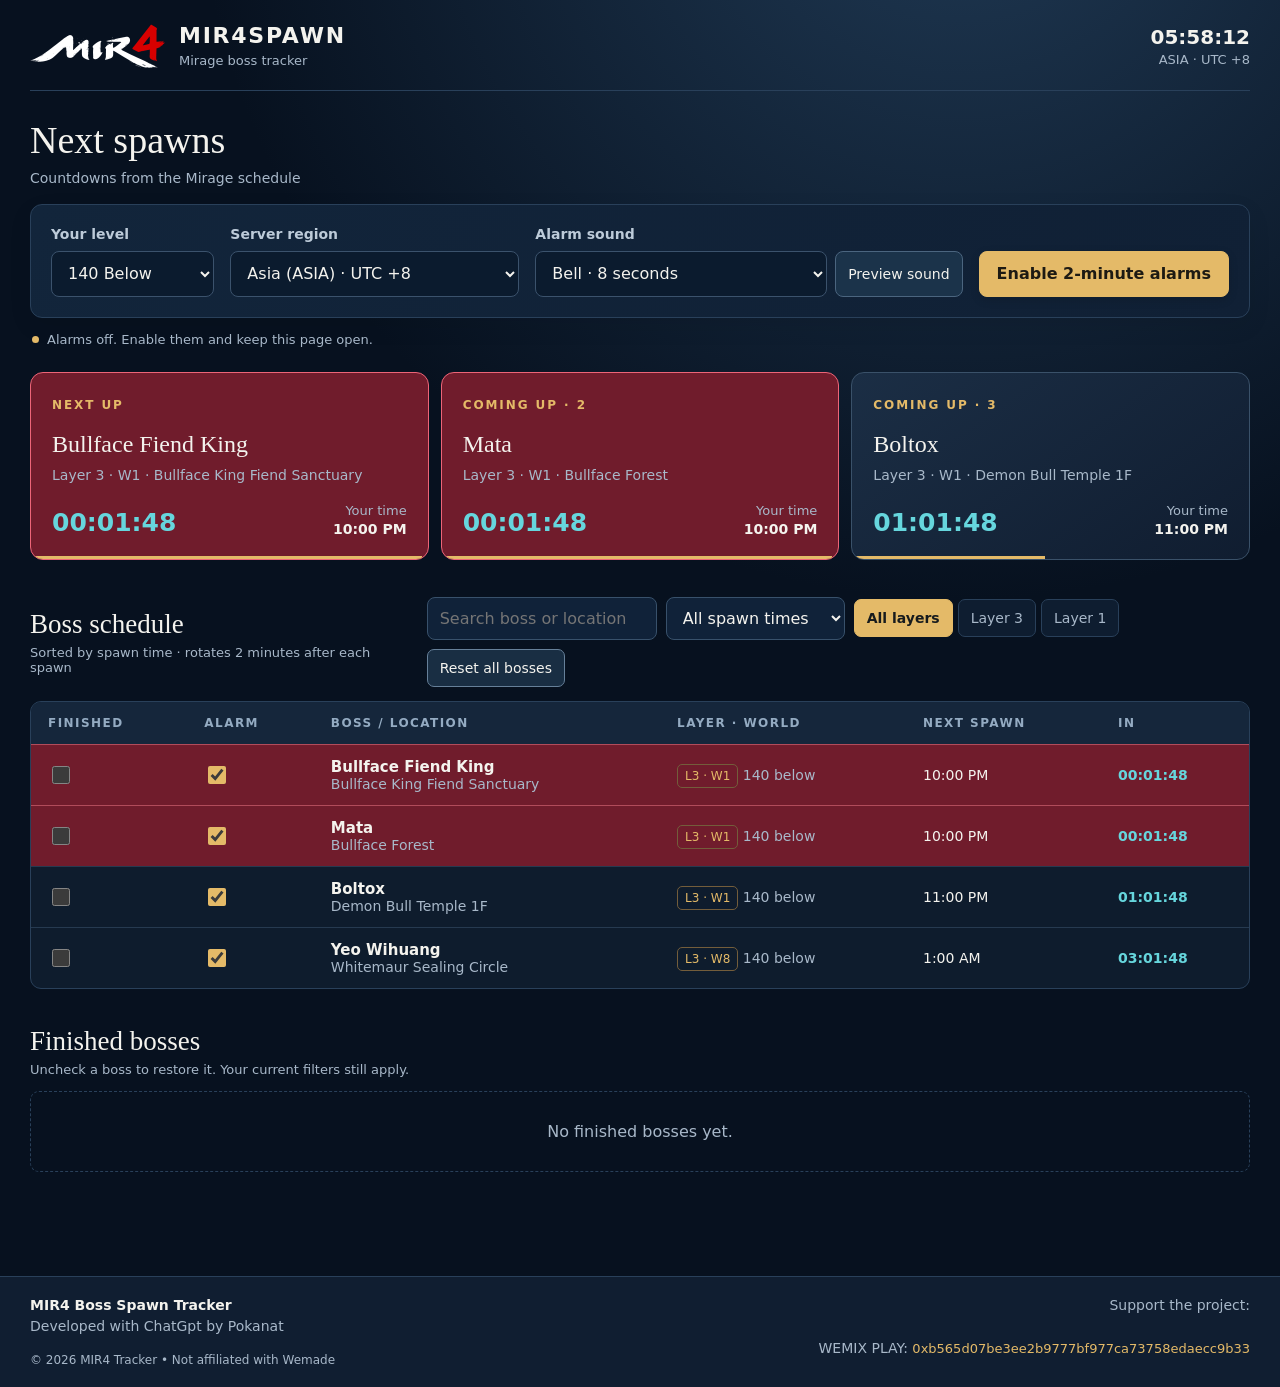
==== docs/index.html @ 88e9f6dc "Organize spawn settings into a responsive aligned control panel" ====
<!doctype html>
<html lang="en">
<head>
  <meta charset="utf-8">
  <meta name="viewport" content="width=device-width, initial-scale=1">
  <meta name="theme-color" content="#0a1424">
  <meta name="description" content="MIR4 Mirage boss spawn countdowns and two-minute browser alarms.">
  <title>Mir4Spawn — Mirage boss timers</title>
  <link rel="icon" type="image/png" href="[data-uri]">
  <style>
    :root{color-scheme:dark;--bg:#07111f;--panel:#101e31;--panel2:#172940;--line:#29405a;--text:#f4f3ee;--muted:#a8b8c9;--gold:#e4ba68;--cyan:#66d6dd;--green:#75d7ad;--red:#ff9b82;font-family:Inter,ui-sans-serif,system-ui,-apple-system,BlinkMacSystemFont,"Segoe UI",sans-serif}
    *{box-sizing:border-box}body{margin:0;background:radial-gradient(circle at 75% -12%,#203a55 0,transparent 42%),var(--bg);color:var(--text);font-size:16px}button,input,select{font:inherit}button,select,input{color:inherit}button{cursor:pointer}button:focus-visible,input:focus-visible,select:focus-visible{outline:2px solid var(--cyan);outline-offset:3px}.shell{max-width:1400px;margin:auto;padding:24px 30px 72px}.top{display:flex;align-items:center;justify-content:space-between;gap:20px;border-bottom:1px solid var(--line);padding-bottom:22px}.brand{display:flex;align-items:center;gap:14px}.mark{width:45px;height:45px;border:1px solid #90713e;border-radius:10px;display:grid;place-items:center;color:var(--gold);font-family:Georgia,serif;font-weight:900;font-size:28px;background:#172332}.brand h1{font-size:22px;line-height:1.1;margin:0;letter-spacing:.08em;text-transform:uppercase}.brand small{display:block;color:var(--muted);font-size:13px;margin-top:4px}.clock{text-align:right;font-variant-numeric:tabular-nums}.clock strong{display:block;font-size:20px}.clock span{color:var(--muted);font-size:13px}.heading{display:flex;align-items:end;justify-content:space-between;gap:18px;margin:29px 0 18px}.heading h2{font:400 clamp(27px,3vw,42px)/1.1 Georgia,serif;margin:0}.heading p{margin:7px 0 0;color:var(--muted);font-size:14px}.settings{display:flex;align-items:center;gap:10px;flex-wrap:wrap}.settings label{color:var(--muted);font-size:14px}.settings select,.search{background:#102239;border:1px solid #38516b;border-radius:8px;padding:10px 12px}.alarm{background:var(--gold);border:1px solid var(--gold);border-radius:8px;color:#1d1a13;font-weight:750;padding:11px 15px}.alarm.enabled{background:#14372f;color:var(--green);border-color:#346b58}.status{display:flex;align-items:center;gap:8px;color:var(--muted);font-size:13px;margin-bottom:20px;min-height:20px}.status .dot{width:7px;height:7px;border-radius:50%;background:var(--gold)}.status.active .dot{background:var(--green)}.upcoming{display:grid;grid-template-columns:repeat(3,minmax(0,1fr));gap:12px}.card{background:linear-gradient(145deg,#1b2e45,#101d30);border:1px solid #3a5169;border-radius:13px;padding:21px;min-height:188px;position:relative;overflow:hidden}.card:first-child{border-color:#977642;background:linear-gradient(145deg,#3a3028,#142438)}.card .rank{color:var(--gold);letter-spacing:.16em;font-size:12px;font-weight:800;text-transform:uppercase}.card h3{font:400 24px/1.12 Georgia,serif;margin:18px 0 8px}.card .place{color:var(--muted);font-size:14px;line-height:1.4}.card .bottom{display:flex;justify-content:space-between;align-items:end;gap:10px;margin-top:18px}.card .count{font-size:25px;font-weight:700;font-variant-numeric:tabular-nums;color:var(--cyan)}.card .at{text-align:right;color:var(--muted);font-size:13px}.card .at b{display:block;color:var(--text);font-size:14px;margin-top:3px}.bar{height:3px;position:absolute;left:0;bottom:0;background:var(--gold);width:0;transition:width 1s linear}.section-head{display:flex;justify-content:space-between;align-items:center;gap:18px;margin:37px 0 14px}.section-head h2{font:400 27px Georgia,serif;margin:0}.tools{display:flex;gap:9px;flex-wrap:wrap}.search{min-width:230px}.filters{display:flex;gap:5px;align-items:center}.filter{border:1px solid var(--line);background:#0e1d30;border-radius:7px;padding:10px 12px;color:var(--muted);font-size:14px}.filter[aria-pressed=true]{color:#171b1d;background:var(--gold);border-color:var(--gold);font-weight:700}.reset{border:1px solid #668099;background:#192e43;border-radius:7px;padding:10px 12px;color:var(--text);font-size:14px;white-space:nowrap}.reset:hover{background:#25425f}.table-wrap{overflow-x:auto;border:1px solid var(--line);border-radius:11px;background:#0e1c2d}table{width:100%;border-collapse:collapse;text-align:left;min-width:820px}th{color:#94abc2;font-size:12px;letter-spacing:.12em;text-transform:uppercase;font-weight:700;background:#15263b;padding:14px 17px}td{border-top:1px solid #263a50;padding:13px 17px;font-size:14px}tr:hover td{background:#182b42}.boss{font-weight:700;font-size:15px}.loc{color:var(--muted)}.tag{font-size:12px;white-space:nowrap;color:var(--gold);border:1px solid #735d3b;border-radius:5px;padding:4px 7px}.next{font-variant-numeric:tabular-nums;white-space:nowrap;color:var(--cyan);font-weight:700}.spawn{white-space:nowrap}.on{accent-color:var(--gold);width:18px;height:18px;cursor:pointer}.note{color:var(--muted);font-size:14px;line-height:1.5;margin:17px 0 0}.empty{padding:30px;color:var(--muted);text-align:center}.toast{position:fixed;bottom:20px;right:20px;max-width:390px;padding:15px 19px;border:1px solid var(--gold);background:#332c24;border-radius:10px;box-shadow:0 15px 40px #0008;z-index:5;display:none}.toast.show{display:block}.toast b{display:block;color:var(--gold);margin-bottom:4px}@media(max-width:780px){.shell{padding:17px 15px 50px}.top{align-items:flex-start}.clock strong{font-size:15px}.heading{display:block}.settings{margin-top:19px}.upcoming{grid-template-columns:1fr}.card{min-height:150px}.card h3{margin-top:12px}.section-head{display:block}.tools{margin-top:15px}.search{width:100%}.filters{width:100%;overflow-x:auto}.filter{flex:1}.top .brand h1{font-size:18px}}
    .sound-preview{border:1px solid #668099;background:#192e43;border-radius:8px;padding:10px 12px;color:var(--text);font-size:14px;white-space:nowrap}.sound-preview:hover{background:#25425f}
    .section-head p{margin:5px 0 0;color:var(--muted);font-size:13px}.spawn-window{background:#102239;border:1px solid #38516b;border-radius:8px;padding:10px 12px}.toast-stop{display:block;margin-top:12px;border:1px solid var(--gold);background:var(--gold);color:#1d1a13;border-radius:7px;padding:9px 14px;font-weight:750}

    .spawn-soon td{border-top-color:#b14c5b}
    .flash-red td{background:#701c2c!important}
    .card.spawn-soon{border-color:#ed6578}
    .card.flash-red{background:#701c2c}
    @media(prefers-reduced-motion:reduce){.spawn-soon td{background:#541e2b!important}.card.spawn-soon{background:#541e2b}}
    .finished-list{display:grid;grid-template-columns:repeat(auto-fit,minmax(min(100%,280px),1fr));gap:10px}.finished-boss{display:flex;gap:12px;padding:15px;background:var(--panel);border:1px solid var(--line);border-radius:9px;align-items:flex-start;cursor:pointer}.finished-boss:hover{background:var(--panel2)}.finished-boss input{flex-shrink:0;margin-top:3px}.finished-boss strong{display:block;font-size:15px}.finished-boss .loc{display:block;font-size:14px;margin-top:4px}.finished-list .empty{grid-column:1/-1;border:1px dashed var(--line);border-radius:9px}
    .site-footer{background:var(--panel);color:var(--muted);border-top:1px solid var(--line);margin-top:32px;padding:18px 30px;font-size:14px;line-height:1.5}.footer-inner{max-width:1340px;margin:0 auto;display:flex;justify-content:space-between;gap:24px}.footer-title{font-weight:750;color:var(--text)}.footer-credit p,.footer-support p{margin:0}.footer-credit .copyright{margin-top:14px;font-size:12px}.footer-support{text-align:right;max-width:100%}.footer-support .wallet{margin-top:22px;overflow-wrap:anywhere}.wallet-address{color:var(--gold);font-size:13px}@media(max-width:700px){.site-footer{padding:18px 15px}.footer-inner{flex-direction:column;gap:18px}.footer-support{text-align:left}.footer-support .wallet{margin-top:5px}}
    .mir4-logo{width:135px;height:44px;object-fit:contain;flex-shrink:0}@media(max-width:780px){.mir4-logo{width:100px;height:auto}}@media(max-width:480px){.top{flex-wrap:wrap}.clock{margin-left:auto}}

    .heading{display:block;margin:28px 0 0}.heading-copy{margin-bottom:18px}.heading h2{font-size:clamp(28px,3vw,38px);line-height:1.15}.heading p{margin-top:7px;font-size:14px}
    .settings{display:grid;grid-template-columns:minmax(120px,.65fr) minmax(210px,1.15fr) minmax(300px,1.7fr) auto;gap:16px;align-items:end;padding:20px;background:linear-gradient(120deg,#12253b,#102035);border:1px solid var(--line);border-radius:12px;box-shadow:0 8px 25px #00000012}
    .setting-field{display:flex;flex-direction:column;gap:8px;min-width:0}.settings label{font-size:14px;font-weight:600;color:#bdcbd9;line-height:1.3}.settings select{height:46px;width:100%;min-width:0;background:#0b1b2e;border-color:#3b526c;padding:10px 12px}.settings select:hover{border-color:#7992ac}
    .sound-choice{display:flex;gap:8px;min-width:0}.sound-choice select{flex:1}.sound-preview{min-height:46px;padding:10px 12px;flex-shrink:0;border-color:#4b657f;background:#1b334a}.alarm{min-height:46px;white-space:nowrap;padding:11px 17px;box-shadow:0 3px 10px #0002}.alarm:hover{filter:brightness(1.07)}.status{margin-top:12px;margin-bottom:22px;padding-left:2px;font-size:13px}
    @media(max-width:1100px){.settings{grid-template-columns:minmax(0,1fr) minmax(0,1fr)}.alarm{width:100%}}
    @media(max-width:600px){.heading{margin-top:22px}.heading-copy{margin-bottom:14px}.settings{grid-template-columns:minmax(0,1fr);gap:17px;padding:16px}.sound-choice{gap:8px}.sound-preview{padding:10px;font-size:13px}.status{line-height:1.5;align-items:flex-start}.status .dot{flex-shrink:0;margin-top:6px}}
  </style>
</head>
<body>
<main class="shell">
  <header class="top"><div class="brand"><img class="mir4-logo" src="[data-uri]" alt="MIR4" width="135" height="44"><div><h1>Mir4Spawn</h1><small>Mirage boss tracker</small></div></div><div class="clock"><strong id="server-clock">--:--:--</strong><span id="clock-label">Server time</span></div></header>
  <div class="heading">
    <div class="heading-copy"><h2>Next spawns</h2><p>Countdowns from the Mirage schedule</p></div>
    <div class="settings" role="group" aria-label="Spawn and alarm settings">
      <div class="setting-field"><label for="level">Your level</label><select id="level" aria-label="Your level"><option value="140">140 Below</option></select></div>
      <div class="setting-field"><label for="timezone">Server region</label><select id="timezone" aria-label="Server region and timezone"></select></div>
      <div class="setting-field"><label for="sound">Alarm sound</label><div class="sound-choice"><select id="sound" aria-label="Alarm sound"><option value="bell">Bell · 8 seconds</option><option value="chime">Chime · 12 seconds</option><option value="siren">Siren · 15 seconds</option><option value="pulse">Urgent pulse · 18 seconds</option><option value="arcade">Arcade alert · 20 seconds</option><option value="horn">War horn · 18 seconds</option><option value="gong">Temple gong · 16 seconds</option><option value="radar">Radar alarm · 20 seconds</option><option value="fanfare">Fanfare · 14 seconds</option><option value="rapid">Rapid alert · 24 seconds</option></select><button class="sound-preview" id="preview-sound" type="button">Preview sound</button></div></div>
      <button class="alarm" id="alarm-button" type="button">Enable 2-minute alarms</button>
    </div>
  </div>
  <div class="status" id="alarm-status" role="status"><span class="dot"></span><span>Alarms off. Enable them and keep this page open.</span></div>
  <section class="upcoming" id="upcoming" aria-label="Upcoming bosses"></section>
  <div class="section-head"><div><h2>Boss schedule <span class="loc" id="finished-count"></span></h2><p>Sorted by spawn time · rotates 2 minutes after each spawn</p></div><div class="tools"><input class="search" id="search" type="search" placeholder="Search boss or location" aria-label="Search boss or location"><select class="spawn-window" id="spawn-window" aria-label="Filter by spawn time"><option value="all">All spawn times</option><option value="2">Next 2 minutes</option><option value="10">Next 10 minutes</option><option value="30">Next 30 minutes</option><option value="60">Next hour</option></select><div class="filters" id="filters" aria-label="Filter by layer"><button class="filter" data-layer="all" aria-pressed="true">All layers</button><button class="filter" data-layer="3" aria-pressed="false">Layer 3</button><button class="filter" data-layer="1" aria-pressed="false">Layer 1</button></div><button class="reset" id="reset" type="button">Reset all bosses</button></div></div>
  <div class="table-wrap"><table><thead><tr><th scope="col">Finished</th><th scope="col">Alarm</th><th scope="col">Boss / location</th><th scope="col">Layer · world</th><th scope="col">Next spawn</th><th scope="col">In</th></tr></thead><tbody id="rows"></tbody></table><div class="empty" id="empty" hidden>No bosses to show. Reset all bosses to bring them back.</div></div>
  <section aria-labelledby="finished-title">
    <div class="section-head"><div><h2 id="finished-title">Finished bosses</h2><p>Uncheck a boss to restore it. Your current filters still apply.</p></div></div>
    <div class="finished-list" id="finished-list"></div>
  </section>
</main>
<footer class="site-footer">
  <div class="footer-inner">
    <div class="footer-credit">
      <p class="footer-title">MIR4 Boss Spawn Tracker</p>
      <p>Developed with ChatGpt by Pokanat</p>
      <p class="copyright">© <span id="copyright-year"></span> MIR4 Tracker • Not affiliated with Wemade</p>
    </div>
    <div class="footer-support">
      <p>Support the project:</p>
      <p class="wallet">WEMIX PLAY: <span class="wallet-address">0xb565d07be3ee2b9777bf977ca73758edaecc9b33</span></p>
    </div>
  </div>
</footer>
<div class="toast" id="toast" role="alert"></div>
<script>
  // Times transcribed from the supplied Mirage Weekly Spawns image. 12 means 00/12.
  const bosses = [
    [3,'W1','140 below','Bullface Forest','Mata','2:00 / 4:00 / 6:00 / 8:00 / 10:00 / 12:00'],
    [3,'W1','140 below','Demon Bull Temple 1F','Boltox','1:00 / 3:00 / 5:00 / 7:00 / 9:00 / 11:00'],
    [3,'W1','140 below','Bullface King Fiend Sanctuary','Bullface Fiend King','3:00 / 6:00 / 9:00 / 12:00'],
    [3,'W8','140 below','Whitemaur Sealing Circle','Yeo Wihuang','1:00 / 5:00 / 9:00'],
    [3,'W7','141+','Taehyuls Garden','Taehyul','1:00 / 3:00 / 5:00 / 7:00 / 9:00 / 11:00'],
    [3,'W7','141+','Demon Cult Hall','Yiun','2:00 / 5:00 / 8:00 / 11:00'],
    [3,'W4','141+','Phantasia Desert','Nefariox Obdurate Zenith','2:00 / 4:00 / 6:00 / 8:00 / 10:00 / 12:00'],
    [3,'W4','141+','Overlord Sealing Circle','Kurilaica','3:00 / 6:00 / 9:00 / 12:00'],
    [3,'W2','143+','Redmoon Mountain','Juhui','2:30 / 5:30 / 8:30 / 11:30'],
    [3,'W5','143+','Great Sabuk Wall','Faluk','3:30 / 6:30 / 9:30 / 12:30'],
    [3,'W5','143+','Illusion Temple','Tale Warper Fiend','1:30 / 4:30 / 7:30 / 10:30'],
    [3,'W3','150+','Nefariox Necropolis','Tombeast Gyo','2:30 / 8:30'],
    [3,'W3','150+','Viperbeast Plain','Dusk Armado Emperor','1:30 / 3:30 / 5:30 / 7:30 / 9:30 / 11:30'],
    [3,'W3','150+','Rockcut Tomb','Boodo','3:30 / 9:30'],
    [3,'W3','150+','Rockcut Tomb','Mara','2:30 / 5:30 / 8:30 / 11:30'],
    [3,'W6','150+','Bincheon Town','Sura','4:30 / 10:30'],
    [3,'W6','150+','Bincheon Town','Mokgang','2:30 / 4:30 / 6:30 / 8:30 / 10:30 / 12:30'],
    [3,'W6','150+','Phantom Woods','Wuihan','5:30 / 11:30'],
    [3,'W6','150+','Bincheon Labyrinth','Obscene Yeticlops','6:30 / 12:30'],
    [3,'W6','150+','Demoniac Mine Deep Area','Transformed Hong Yeom','1:30 / 3:30 / 5:30 / 7:30 / 9:30 / 11:30'],
    [1,'W1','155+','Unseo Town','Jihwa','2:30 / 5:30 / 8:30 / 11:30'],
    [1,'W1','155+','Seven Valleys Mountain','Nighteyes Yaksha','3:30 / 9:30'],
    [1,'W1','155+','Seven Valleys Mountain','Black Carapace Dusk Armado','3:30 / 6:30 / 9:30 / 12:30'],
    [1,'W1','155+','Roaring Flame Island','Bulhu','4:30 / 10:30'],
    [1,'W2','155+','Nine Dragon Ice Field','Guemugwang','5:30 / 11:30'],
    [1,'W2','155+','Underground Jail','Do Maeongryong','6:30 / 12:30'],
    [1,'W2','155+','Underground Jail','Molgrash','1:30 / 4:30 / 7:30 / 10:30'],
    [1,'W2','155+','Nine Dragon Palace','Wi Gwangryeong','2:30 / 5:30 / 8:30 / 11:30'],
    [1,'W3','158+','Primal Nefariox Ruins','Krog','1:30 / 7:30'],
    [1,'W3','158+','Frozen Gorage','Kelis','2:30 / 8:30'],
    [1,'W3','158+','Frozen Gorage','Talasa','2:30 / 5:30 / 8:30 / 11:30'],
    [1,'W3','158+',"Ancient One's Old Castle",'Barkas','3:30 / 9:30'],
    [1,'W3','158+',"Hydra's Temple",'Morg','4:30 / 10:30'],
    [1,'W3','158+',"Hydra's Temple",'Bargan','3:30 / 6:30 / 9:30 / 12:30'],
    [1,'W3','158+',"Hydra's Depths",'Bordo','5:30 / 11:30']
  ].map(([layer,world,level,location,name,times],id)=>({id,layer,world,level,location,name,times:times.split(' / ').map(t=>{const [h,m]=t.split(':').map(Number);return (h%12)*60+m})}));
  const $=id=>document.getElementById(id), tz=$('timezone'), levelSelect=$('level'), soundSelect=$('sound'), windowSelect=$('spawn-window'), pref='mir4spawn-v1';
  let saved={};try{saved=JSON.parse(localStorage.getItem(pref)||'{}')}catch{}
  let offset=Number.isFinite(+saved.offset)?+saved.offset:8, muted=new Set(Array.isArray(saved.muted)?saved.muted:[]), finished=new Set(Array.isArray(saved.finished)?saved.finished.filter(id=>Number.isInteger(id)&&id>=0&&id<bosses.length):[]), enabled=false, layer='all', audio, lastTick=Date.now(), fired=new Set(), activeSound=new Set(), previewTimer, toastTimer, notificationWorker;
  const levelRequirements=[...new Set(bosses.map(b=>parseInt(b.level,10)).filter(n=>Number.isFinite(n)&&n>140))].sort((a,b)=>a-b);
  for(const level of levelRequirements){const opt=document.createElement('option');opt.value=level;opt.textContent=`${level}+`;levelSelect.append(opt)}
  const savedLevel=saved.level==='all'?Infinity:Number(saved.level);
  levelSelect.value=String([140,...levelRequirements].filter(n=>n<=savedLevel).pop()||140);
  soundSelect.value=['bell','chime','siren','pulse','arcade','horn','gong','radar','fanfare','rapid'].includes(saved.sound)?saved.sound:'bell';
  windowSelect.value=['all','2','10','30','60'].includes(saved.spawnWindow)?saved.spawnWindow:'all';
  const serverRegions=[['Asia','ASIA',8],['India Mena','IM',6],['Europe','EU',2],['South America','SA',-3],['North America','NA',-4]];
  if(!serverRegions.some(r=>r[2]===offset))offset=8;
  for(const [region,code,utc] of serverRegions){const opt=document.createElement('option');opt.value=utc;opt.textContent=`${region} (${code}) · UTC ${utc<0?'−':'+'}${Math.abs(utc)}`;tz.append(opt)}tz.value=String(offset);
  const esc=s=>String(s).replace(/[&<>"']/g,c=>({'&':'&amp;','<':'&lt;','>':'&gt;','"':'&quot;',"'":'&#39;'}[c]));
  const save=()=>{try{localStorage.setItem(pref,JSON.stringify({offset,level:levelSelect.value,sound:soundSelect.value,spawnWindow:windowSelect.value,muted:[...muted],finished:[...finished]}))}catch{}};
  const eligible=b=>b.level==='140 below'||parseInt(b.level,10)<=+levelSelect.value;
  const nextAt=(boss,now)=>{const shifted=now+offset*3600000, day=Math.floor(shifted/86400000)*86400000;let best=Infinity;for(const m of boss.times)for(const half of [0,720]){const at=day+(m+half)*60000-offset*3600000;if(at>now && at<best)best=at}if(best===Infinity){for(const m of boss.times){const at=day+86400000+m*60000-offset*3600000;if(at<best)best=at}}return best};
  const lastAt=(boss,now)=>{const shifted=now+offset*3600000, day=Math.floor(shifted/86400000)*86400000;let best=-Infinity;for(const m of boss.times)for(const half of [0,720])for(const d of [-1,0]){const at=day+d*86400000+(m+half)*60000-offset*3600000;if(at<=now&&at>best)best=at}return best};
  const countdown=ms=>{const s=Math.max(0,Math.ceil(ms/1000));return `${String(Math.floor(s/3600)).padStart(2,'0')}:${String(Math.floor(s%3600/60)).padStart(2,'0')}:${String(s%60).padStart(2,'0')}`};
  const isSpawnSoon=(at,now)=>at>now&&at-now<=600000;
  const spawnClass=(at,now)=>isSpawnSoon(at,now)?` spawn-soon${Math.floor(now/1000)%2===0?' flash-red':''}`:'';
  const atLocal=ts=>new Intl.DateTimeFormat(undefined,{hour:'numeric',minute:'2-digit',hour12:true}).format(ts);
  const sounds={
    bell:{seconds:8,step:.4,notes:[784,988,1175,988],type:'sine',volume:.34},
    chime:{seconds:12,step:.55,notes:[1047,784,659,523,659],type:'triangle',volume:.30},
    siren:{seconds:15,step:.8,notes:[620,980],type:'sawtooth',volume:.24},
    pulse:{seconds:18,step:.26,notes:[880,880,0,1100,1100,0],type:'square',volume:.32},
    arcade:{seconds:20,step:.24,notes:[440,660,880,660,990,1320,880,0],type:'triangle',volume:.30},
    horn:{seconds:18,step:.6,notes:[220,294,330,294],type:'sawtooth',volume:.27},
    gong:{seconds:16,step:.75,notes:[392,196,294,196],type:'sine',volume:.34},
    radar:{seconds:20,step:.45,notes:[660,880,1100,0],type:'square',volume:.28},
    fanfare:{seconds:14,step:.38,notes:[523,659,784,1047,784,0],type:'triangle',volume:.32},
    rapid:{seconds:24,step:.2,notes:[740,0,988,0,1175,0,988,0],type:'sawtooth',volume:.27}
  };
  function stopSound(){clearTimeout(previewTimer);for(const o of activeSound){try{o.stop()}catch{}}activeSound.clear();$('preview-sound').textContent='Preview sound'}
  async function ensureAudio(){try{const Context=window.AudioContext||window.webkitAudioContext;if(!Context)return false;audio=audio||new Context();await audio.resume();return true}catch{return false}}
  function playSound(){if(!audio||audio.state!=='running')return 0;stopSound();const s=sounds[soundSelect.value],start=audio.currentTime+.03,volume=Math.min(s.volume*1.5,.55);for(let n=0;n<s.seconds/s.step;n++){const at=start+n*s.step,f=s.notes[n%s.notes.length];if(!f)continue;const o=audio.createOscillator(),g=audio.createGain();o.type=s.type;o.frequency.setValueAtTime(f,at);if(soundSelect.value==='siren')o.frequency.linearRampToValueAtTime(f===620?980:620,at+s.step*.85);g.gain.setValueAtTime(.001,at);g.gain.linearRampToValueAtTime(volume,at+.035);g.gain.exponentialRampToValueAtTime(.001,at+s.step*.88);o.connect(g).connect(audio.destination);o.onended=()=>activeSound.delete(o);activeSound.add(o);o.start(at);o.stop(at+s.step*.9)}return s.seconds*1000}
  function dismissAlarm(){stopSound();clearTimeout(toastTimer);$('toast').classList.remove('show')}
  async function notifySystem(names,ids){if(!('Notification'in window)||Notification.permission!=='granted')return;const tag='mir4-'+ids.join('-');if(notificationWorker?.active){try{await notificationWorker.showNotification('MIR4 boss in 2 minutes',{body:names,tag,actions:[{action:'stop',title:'Stop alarm'}]});return}catch{}}try{const n=new Notification('MIR4 boss in 2 minutes',{body:names,tag});n.onclick=()=>{dismissAlarm();window.focus();n.close()}}catch{}}
  function showAlarm(items){const duration=playSound(),names=items.map(x=>x.name).join(', '),t=$('toast');clearTimeout(toastTimer);t.innerHTML=`<b>Spawning in 2 minutes</b>${esc(names)}<button class="toast-stop" type="button">Stop alarm</button>`;t.classList.add('show');toastTimer=setTimeout(()=>t.classList.remove('show'),Math.max(duration+4000,10000));notifySystem(names,items.map(x=>x.id))}
  function checkAlarms(now){if(!enabled)return;const hits=[];for(const b of bosses){if(muted.has(b.id)||finished.has(b.id)||!eligible(b)||!b.times.length)continue;const at=nextAt(b,lastTick+120000-1),trigger=at-120000,key=b.id+'-'+at;if(trigger>lastTick&&trigger<=now&&at>now&&!fired.has(key)){fired.add(key);hits.push(b)}}if(hits.length)showAlarm(hits);if(fired.size>300)fired.clear()}
  let finishedRenderKey;
  function renderFinished(){const done=bosses.filter(b=>finished.has(b.id)),key=done.map(b=>b.id).join(',');if(key===finishedRenderKey)return;finishedRenderKey=key;$('finished-list').innerHTML=done.length?done.map(b=>`<label class="finished-boss"><input class="on" type="checkbox" checked data-restore="${b.id}" aria-label="Uncheck to restore ${esc(b.name)}"><span><strong>${esc(b.name)}</strong><span class="loc">Layer ${b.layer} · ${esc(b.world)} · ${esc(b.location)}</span></span></label>`).join(''):'<div class="empty">No finished bosses yet.</div>'}
  function draw(){$('copyright-year').textContent=new Date().getFullYear();const now=Date.now(), upcoming=bosses.filter(b=>eligible(b)&&!finished.has(b.id)).map(b=>({...b,at:nextAt(b,now)})).sort((a,b)=>a.at-b.at||a.name.localeCompare(b.name));const shift=new Date(now+offset*3600000);$('server-clock').textContent=shift.toISOString().slice(11,19);$('clock-label').textContent=`${serverRegions.find(r=>r[2]===offset)[1]} · UTC ${offset<0?'−':'+'}${Math.abs(offset)}`;$('finished-count').textContent=finished.size?`· ${finished.size} finished`:'';
    $('upcoming').innerHTML=upcoming.length?upcoming.slice(0,3).map((b,i)=>`<article class="card${spawnClass(b.at,now)}"><span class="rank">${i===0?'Next up':`Coming up · ${i+1}`}</span><h3>${esc(b.name)}</h3><div class="place">Layer ${b.layer} · ${b.world} · ${esc(b.location)}</div><div class="bottom"><strong class="count">${countdown(b.at-now)}</strong><span class="at">Your time<b>${atLocal(b.at)}</b></span></div><div class="bar" style="width:${Math.max(0,100-(b.at-now)/7200000*100)}%"></div></article>`).join(''):'<div class="empty">No timed bosses to show. Reset all bosses to bring them back.</div>';
    const ordered=upcoming.map(b=>{const previous=lastAt(b,now),recent=now-previous<120000;return {...b,recent,rowAt:recent?previous:b.at,refreshAt:previous+120000}}).sort((a,b)=>a.rowAt-b.rowAt||a.name.localeCompare(b.name)),query=$('search').value.trim().toLowerCase(),windowMinutes=windowSelect.value==='all'?Infinity:Number(windowSelect.value),shown=ordered.filter(b=>(layer==='all'||String(b.layer)===layer)&&(b.recent||b.rowAt-now<=windowMinutes*60000)&&`${b.name} ${b.location} ${b.world}`.toLowerCase().includes(query));$('rows').innerHTML=shown.map(b=>`<tr class="${spawnClass(b.rowAt,now).trim()}"><td><input class="on" type="checkbox" data-finish="${b.id}" aria-label="Mark ${esc(b.name)} finished"></td><td><input class="on" type="checkbox" data-id="${b.id}" aria-label="Alarm for ${esc(b.name)}" ${muted.has(b.id)?'':'checked'}></td><td><div class="boss">${esc(b.name)}</div><div class="loc">${esc(b.location)}</div></td><td><span class="tag">L${b.layer} · ${b.world}</span> <span class="loc">${esc(b.level)}</span></td><td class="spawn">${b.recent?`Spawned · ${atLocal(b.rowAt)}`:atLocal(b.rowAt)}</td><td class="next">${b.recent?`Refresh ${countdown(b.refreshAt-now)}`:countdown(b.rowAt-now)}</td></tr>`).join('');$('empty').hidden=shown.length!==0;
    renderFinished();checkAlarms(now);lastTick=now}
  $('alarm-button').addEventListener('click',async()=>{if(enabled){enabled=false;stopSound();$('alarm-button').textContent='Enable 2-minute alarms';$('alarm-button').classList.remove('enabled');$('alarm-status').classList.remove('active');$('alarm-status').lastElementChild.textContent='Alarms off. Enable them and keep this page open.';return}const soundReady=await ensureAudio();if('Notification'in window&&Notification.permission==='default'){try{await Notification.requestPermission()}catch{}}enabled=true;lastTick=Date.now();$('alarm-button').textContent='Alarms on · turn off';$('alarm-button').classList.add('enabled');$('alarm-status').classList.add('active');$('alarm-status').lastElementChild.textContent=soundReady?(('Notification'in window&&Notification.permission==='granted')?'Sound and notifications on. Keep this page open.':'Sound on. Keep this page open for alerts.'):'Sound unavailable in this browser. Keep this page open for on-screen alerts.'});
  if('serviceWorker'in navigator){navigator.serviceWorker.register('./sw.js').then(r=>notificationWorker=r).catch(()=>{});navigator.serviceWorker.addEventListener('message',e=>{if(e.data?.type==='stop-mir4-alarm')dismissAlarm()})}
  $('toast').addEventListener('click',e=>{if(e.target.closest('.toast-stop'))dismissAlarm()});soundSelect.addEventListener('change',()=>{stopSound();save()});$('preview-sound').addEventListener('click',async()=>{if(activeSound.size){stopSound();return}if(!await ensureAudio()){$('alarm-status').lastElementChild.textContent='Sound preview is unavailable in this browser.';return}const duration=playSound();$('preview-sound').textContent='Stop preview';previewTimer=setTimeout(()=>{$('preview-sound').textContent='Preview sound'},duration+100)});
  $('finished-list').addEventListener('change',e=>{if(!e.target.matches('[data-restore]')||e.target.checked)return;finished.delete(Number(e.target.dataset.restore));save();draw()});
  levelSelect.addEventListener('change',()=>{save();fired.clear();draw()});tz.addEventListener('change',()=>{offset=Number(tz.value);save();fired.clear();draw()});windowSelect.addEventListener('change',()=>{save();draw()});$('search').addEventListener('input',draw);$('filters').addEventListener('click',e=>{const b=e.target.closest('[data-layer]');if(!b)return;layer=b.dataset.layer;document.querySelectorAll('.filter').forEach(x=>x.setAttribute('aria-pressed',String(x===b)));draw()});$('rows').addEventListener('change',e=>{if(e.target.matches('[data-finish]')){finished.add(Number(e.target.dataset.finish));save();draw();return}if(!e.target.matches('[data-id]'))return;const id=Number(e.target.dataset.id);if(e.target.checked)muted.delete(id);else muted.add(id);save()});$('reset').addEventListener('click',()=>{finished.clear();save();draw()});document.addEventListener('visibilitychange',()=>{if(!document.hidden){const now=Date.now();checkAlarms(now);lastTick=now;draw()}});draw();setInterval(draw,1000);
</script>
</body>
</html>
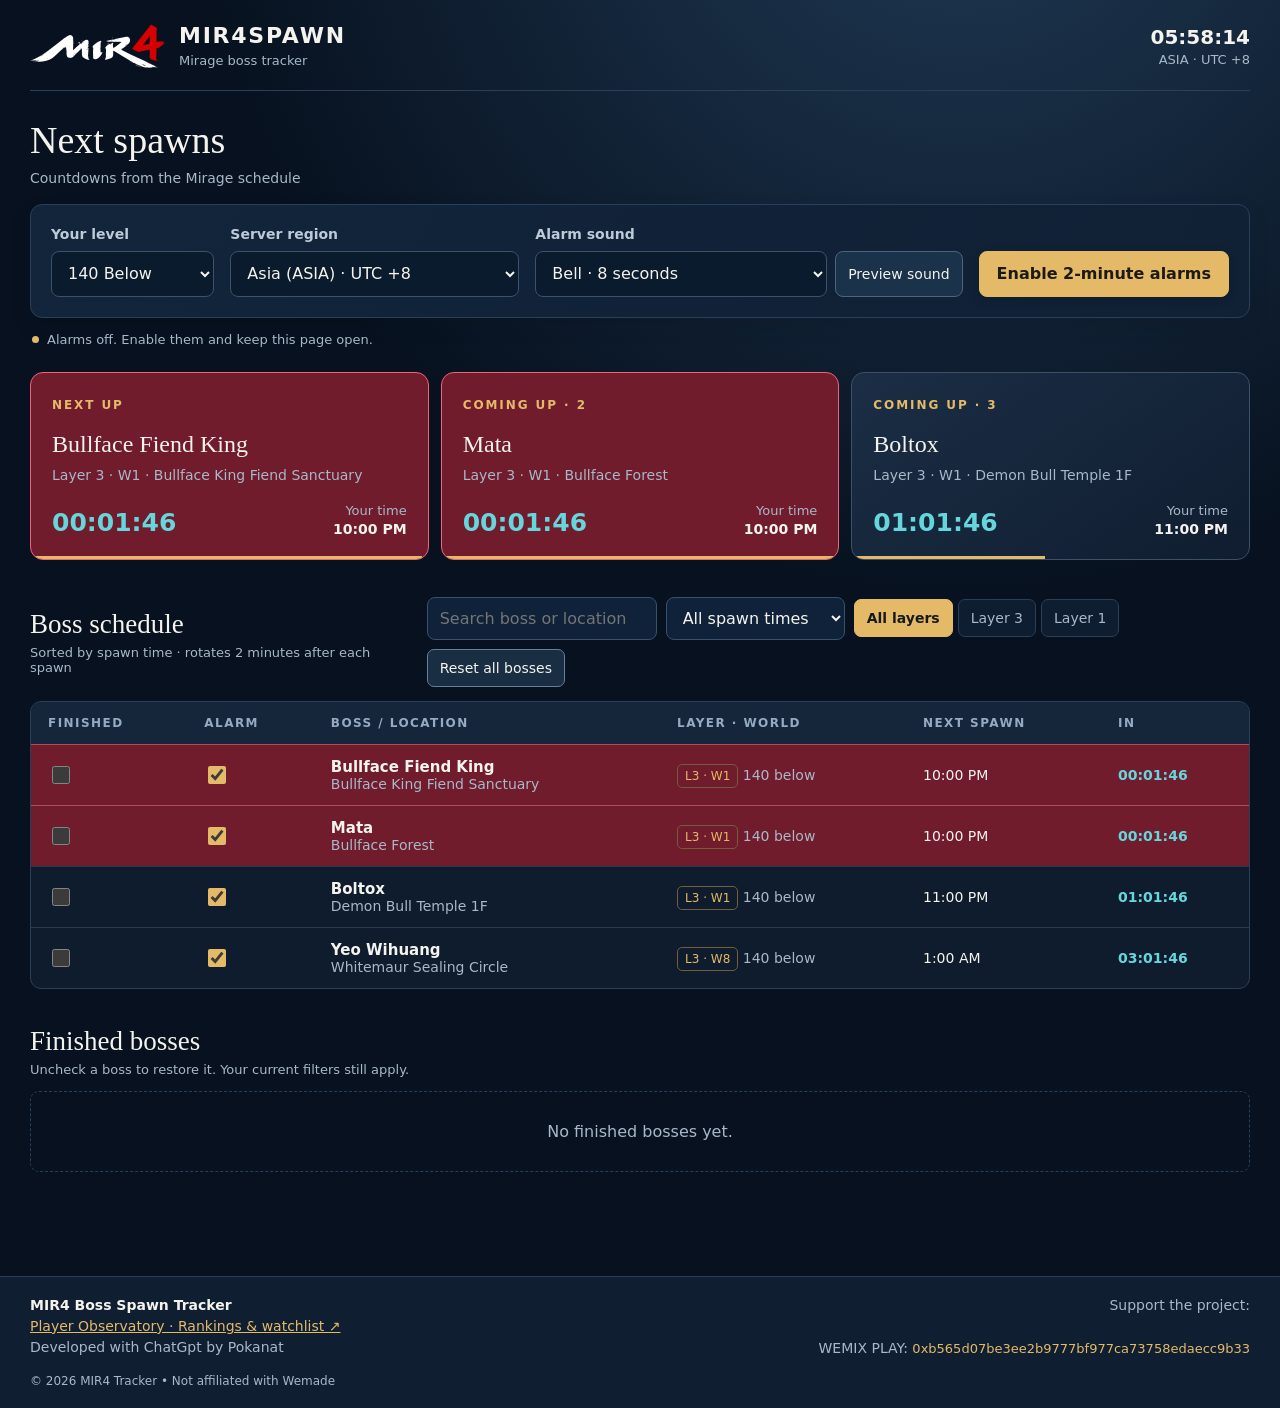
==== commit 0ab42c7a: "Add public player observatory with official rankings and scheduled history collection" ====
--- a/docs/index.html
+++ b/docs/index.html
@@ -55,6 +55,7 @@
   <div class="footer-inner">
     <div class="footer-credit">
       <p class="footer-title">MIR4 Boss Spawn Tracker</p>
+      <p><a href="./players/" style="color:var(--gold,#d9b877)">Player Observatory · Rankings &amp; watchlist ↗</a></p>
       <p>Developed with ChatGpt by Pokanat</p>
       <p class="copyright">© <span id="copyright-year"></span> MIR4 Tracker • Not affiliated with Wemade</p>
     </div>
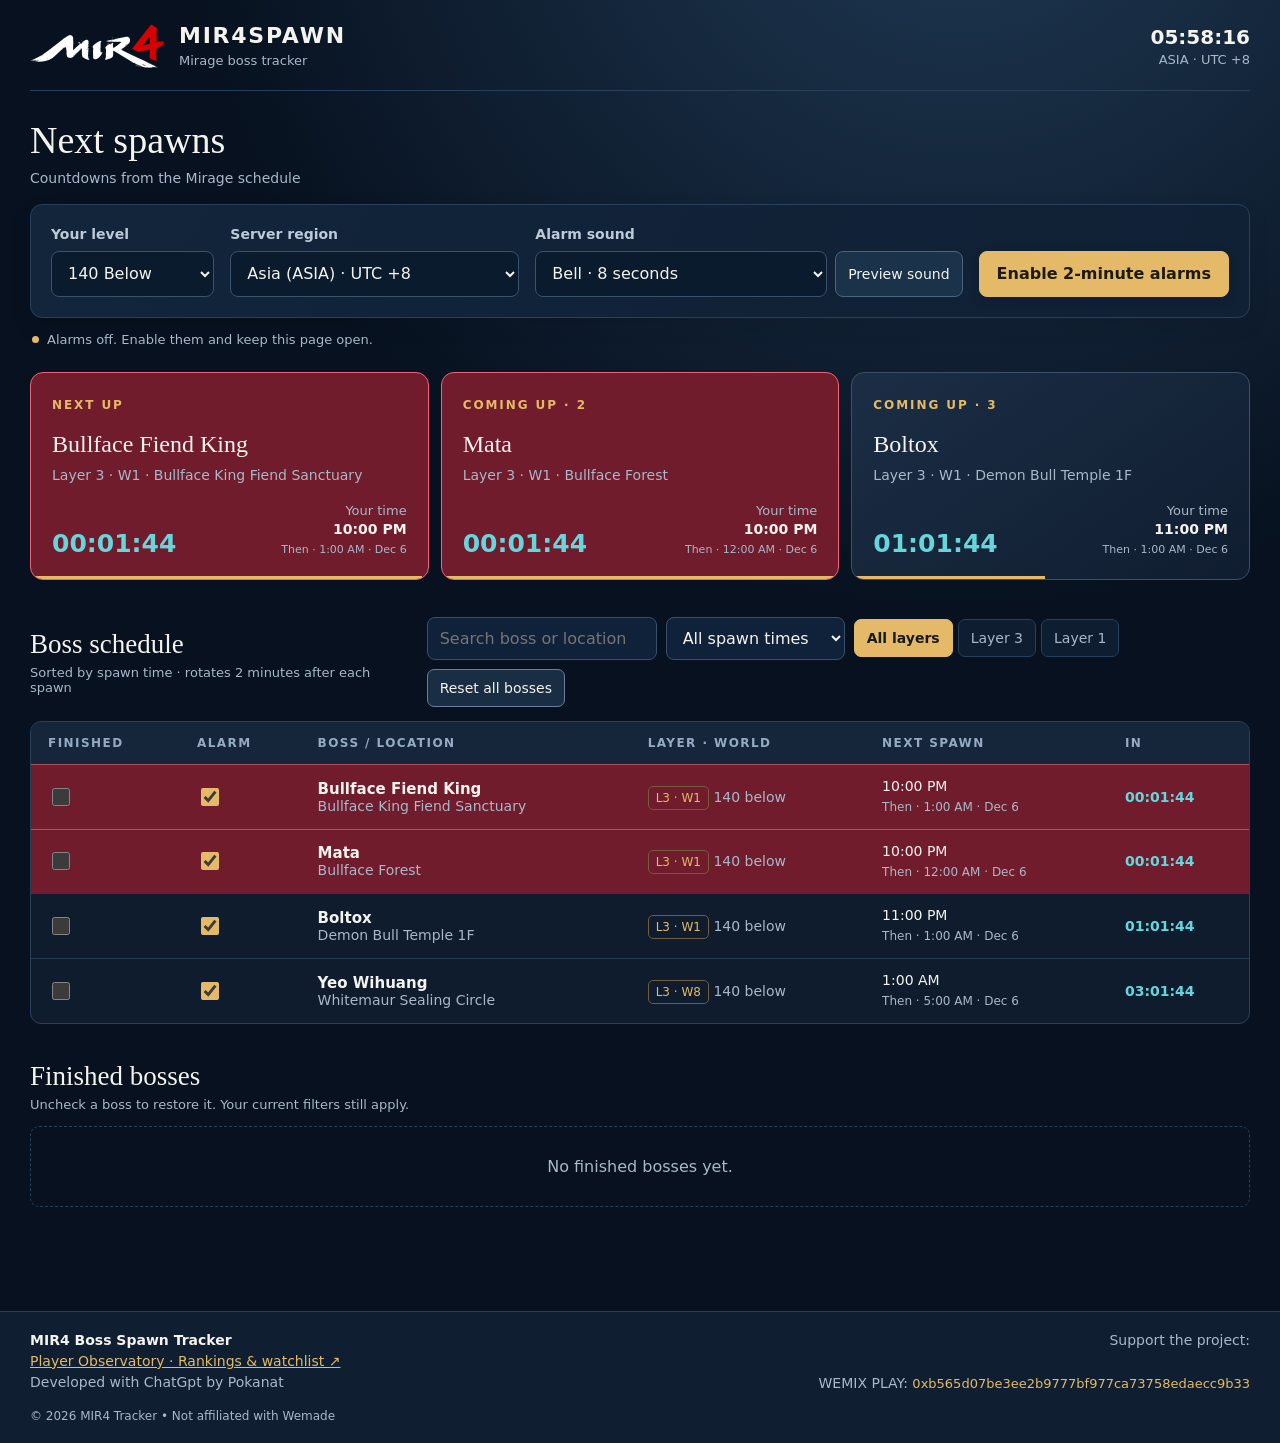
==== commit f3b3222c: "Show following spawn time below every boss next spawn" ====
--- a/docs/index.html
+++ b/docs/index.html
@@ -10,6 +10,7 @@
   <style>
     :root{color-scheme:dark;--bg:#07111f;--panel:#101e31;--panel2:#172940;--line:#29405a;--text:#f4f3ee;--muted:#a8b8c9;--gold:#e4ba68;--cyan:#66d6dd;--green:#75d7ad;--red:#ff9b82;font-family:Inter,ui-sans-serif,system-ui,-apple-system,BlinkMacSystemFont,"Segoe UI",sans-serif}
     *{box-sizing:border-box}body{margin:0;background:radial-gradient(circle at 75% -12%,#203a55 0,transparent 42%),var(--bg);color:var(--text);font-size:16px}button,input,select{font:inherit}button,select,input{color:inherit}button{cursor:pointer}button:focus-visible,input:focus-visible,select:focus-visible{outline:2px solid var(--cyan);outline-offset:3px}.shell{max-width:1400px;margin:auto;padding:24px 30px 72px}.top{display:flex;align-items:center;justify-content:space-between;gap:20px;border-bottom:1px solid var(--line);padding-bottom:22px}.brand{display:flex;align-items:center;gap:14px}.mark{width:45px;height:45px;border:1px solid #90713e;border-radius:10px;display:grid;place-items:center;color:var(--gold);font-family:Georgia,serif;font-weight:900;font-size:28px;background:#172332}.brand h1{font-size:22px;line-height:1.1;margin:0;letter-spacing:.08em;text-transform:uppercase}.brand small{display:block;color:var(--muted);font-size:13px;margin-top:4px}.clock{text-align:right;font-variant-numeric:tabular-nums}.clock strong{display:block;font-size:20px}.clock span{color:var(--muted);font-size:13px}.heading{display:flex;align-items:end;justify-content:space-between;gap:18px;margin:29px 0 18px}.heading h2{font:400 clamp(27px,3vw,42px)/1.1 Georgia,serif;margin:0}.heading p{margin:7px 0 0;color:var(--muted);font-size:14px}.settings{display:flex;align-items:center;gap:10px;flex-wrap:wrap}.settings label{color:var(--muted);font-size:14px}.settings select,.search{background:#102239;border:1px solid #38516b;border-radius:8px;padding:10px 12px}.alarm{background:var(--gold);border:1px solid var(--gold);border-radius:8px;color:#1d1a13;font-weight:750;padding:11px 15px}.alarm.enabled{background:#14372f;color:var(--green);border-color:#346b58}.status{display:flex;align-items:center;gap:8px;color:var(--muted);font-size:13px;margin-bottom:20px;min-height:20px}.status .dot{width:7px;height:7px;border-radius:50%;background:var(--gold)}.status.active .dot{background:var(--green)}.upcoming{display:grid;grid-template-columns:repeat(3,minmax(0,1fr));gap:12px}.card{background:linear-gradient(145deg,#1b2e45,#101d30);border:1px solid #3a5169;border-radius:13px;padding:21px;min-height:188px;position:relative;overflow:hidden}.card:first-child{border-color:#977642;background:linear-gradient(145deg,#3a3028,#142438)}.card .rank{color:var(--gold);letter-spacing:.16em;font-size:12px;font-weight:800;text-transform:uppercase}.card h3{font:400 24px/1.12 Georgia,serif;margin:18px 0 8px}.card .place{color:var(--muted);font-size:14px;line-height:1.4}.card .bottom{display:flex;justify-content:space-between;align-items:end;gap:10px;margin-top:18px}.card .count{font-size:25px;font-weight:700;font-variant-numeric:tabular-nums;color:var(--cyan)}.card .at{text-align:right;color:var(--muted);font-size:13px}.card .at b{display:block;color:var(--text);font-size:14px;margin-top:3px}.bar{height:3px;position:absolute;left:0;bottom:0;background:var(--gold);width:0;transition:width 1s linear}.section-head{display:flex;justify-content:space-between;align-items:center;gap:18px;margin:37px 0 14px}.section-head h2{font:400 27px Georgia,serif;margin:0}.tools{display:flex;gap:9px;flex-wrap:wrap}.search{min-width:230px}.filters{display:flex;gap:5px;align-items:center}.filter{border:1px solid var(--line);background:#0e1d30;border-radius:7px;padding:10px 12px;color:var(--muted);font-size:14px}.filter[aria-pressed=true]{color:#171b1d;background:var(--gold);border-color:var(--gold);font-weight:700}.reset{border:1px solid #668099;background:#192e43;border-radius:7px;padding:10px 12px;color:var(--text);font-size:14px;white-space:nowrap}.reset:hover{background:#25425f}.table-wrap{overflow-x:auto;border:1px solid var(--line);border-radius:11px;background:#0e1c2d}table{width:100%;border-collapse:collapse;text-align:left;min-width:820px}th{color:#94abc2;font-size:12px;letter-spacing:.12em;text-transform:uppercase;font-weight:700;background:#15263b;padding:14px 17px}td{border-top:1px solid #263a50;padding:13px 17px;font-size:14px}tr:hover td{background:#182b42}.boss{font-weight:700;font-size:15px}.loc{color:var(--muted)}.tag{font-size:12px;white-space:nowrap;color:var(--gold);border:1px solid #735d3b;border-radius:5px;padding:4px 7px}.next{font-variant-numeric:tabular-nums;white-space:nowrap;color:var(--cyan);font-weight:700}.spawn{white-space:nowrap}.on{accent-color:var(--gold);width:18px;height:18px;cursor:pointer}.note{color:var(--muted);font-size:14px;line-height:1.5;margin:17px 0 0}.empty{padding:30px;color:var(--muted);text-align:center}.toast{position:fixed;bottom:20px;right:20px;max-width:390px;padding:15px 19px;border:1px solid var(--gold);background:#332c24;border-radius:10px;box-shadow:0 15px 40px #0008;z-index:5;display:none}.toast.show{display:block}.toast b{display:block;color:var(--gold);margin-bottom:4px}@media(max-width:780px){.shell{padding:17px 15px 50px}.top{align-items:flex-start}.clock strong{font-size:15px}.heading{display:block}.settings{margin-top:19px}.upcoming{grid-template-columns:1fr}.card{min-height:150px}.card h3{margin-top:12px}.section-head{display:block}.tools{margin-top:15px}.search{width:100%}.filters{width:100%;overflow-x:auto}.filter{flex:1}.top .brand h1{font-size:18px}}
+    .spawn-following{display:block;margin-top:5px;color:var(--muted);font-size:12px;font-weight:400;line-height:1.4}.card .spawn-following{font-size:11px}
     .sound-preview{border:1px solid #668099;background:#192e43;border-radius:8px;padding:10px 12px;color:var(--text);font-size:14px;white-space:nowrap}.sound-preview:hover{background:#25425f}
     .section-head p{margin:5px 0 0;color:var(--muted);font-size:13px}.spawn-window{background:#102239;border:1px solid #38516b;border-radius:8px;padding:10px 12px}.toast-stop{display:block;margin-top:12px;border:1px solid var(--gold);background:var(--gold);color:#1d1a13;border-radius:7px;padding:9px 14px;font-weight:750}
 
@@ -126,6 +127,7 @@
   const isSpawnSoon=(at,now)=>at>now&&at-now<=600000;
   const spawnClass=(at,now)=>isSpawnSoon(at,now)?` spawn-soon${Math.floor(now/1000)%2===0?' flash-red':''}`:'';
   const atLocal=ts=>new Intl.DateTimeFormat(undefined,{hour:'numeric',minute:'2-digit',hour12:true}).format(ts);
+  const followingSpawnTime=(boss,at,now)=>{const following=nextAt(boss,at),otherDay=new Date(following).toDateString()!==new Date(now).toDateString();return atLocal(following)+(otherDay?' · '+new Intl.DateTimeFormat(undefined,{month:'short',day:'numeric'}).format(following):'')};
   const sounds={
     bell:{seconds:8,step:.4,notes:[784,988,1175,988],type:'sine',volume:.34},
     chime:{seconds:12,step:.55,notes:[1047,784,659,523,659],type:'triangle',volume:.30},
@@ -148,8 +150,8 @@
   let finishedRenderKey;
   function renderFinished(){const done=bosses.filter(b=>finished.has(b.id)),key=done.map(b=>b.id).join(',');if(key===finishedRenderKey)return;finishedRenderKey=key;$('finished-list').innerHTML=done.length?done.map(b=>`<label class="finished-boss"><input class="on" type="checkbox" checked data-restore="${b.id}" aria-label="Uncheck to restore ${esc(b.name)}"><span><strong>${esc(b.name)}</strong><span class="loc">Layer ${b.layer} · ${esc(b.world)} · ${esc(b.location)}</span></span></label>`).join(''):'<div class="empty">No finished bosses yet.</div>'}
   function draw(){$('copyright-year').textContent=new Date().getFullYear();const now=Date.now(), upcoming=bosses.filter(b=>eligible(b)&&!finished.has(b.id)).map(b=>({...b,at:nextAt(b,now)})).sort((a,b)=>a.at-b.at||a.name.localeCompare(b.name));const shift=new Date(now+offset*3600000);$('server-clock').textContent=shift.toISOString().slice(11,19);$('clock-label').textContent=`${serverRegions.find(r=>r[2]===offset)[1]} · UTC ${offset<0?'−':'+'}${Math.abs(offset)}`;$('finished-count').textContent=finished.size?`· ${finished.size} finished`:'';
-    $('upcoming').innerHTML=upcoming.length?upcoming.slice(0,3).map((b,i)=>`<article class="card${spawnClass(b.at,now)}"><span class="rank">${i===0?'Next up':`Coming up · ${i+1}`}</span><h3>${esc(b.name)}</h3><div class="place">Layer ${b.layer} · ${b.world} · ${esc(b.location)}</div><div class="bottom"><strong class="count">${countdown(b.at-now)}</strong><span class="at">Your time<b>${atLocal(b.at)}</b></span></div><div class="bar" style="width:${Math.max(0,100-(b.at-now)/7200000*100)}%"></div></article>`).join(''):'<div class="empty">No timed bosses to show. Reset all bosses to bring them back.</div>';
-    const ordered=upcoming.map(b=>{const previous=lastAt(b,now),recent=now-previous<120000;return {...b,recent,rowAt:recent?previous:b.at,refreshAt:previous+120000}}).sort((a,b)=>a.rowAt-b.rowAt||a.name.localeCompare(b.name)),query=$('search').value.trim().toLowerCase(),windowMinutes=windowSelect.value==='all'?Infinity:Number(windowSelect.value),shown=ordered.filter(b=>(layer==='all'||String(b.layer)===layer)&&(b.recent||b.rowAt-now<=windowMinutes*60000)&&`${b.name} ${b.location} ${b.world}`.toLowerCase().includes(query));$('rows').innerHTML=shown.map(b=>`<tr class="${spawnClass(b.rowAt,now).trim()}"><td><input class="on" type="checkbox" data-finish="${b.id}" aria-label="Mark ${esc(b.name)} finished"></td><td><input class="on" type="checkbox" data-id="${b.id}" aria-label="Alarm for ${esc(b.name)}" ${muted.has(b.id)?'':'checked'}></td><td><div class="boss">${esc(b.name)}</div><div class="loc">${esc(b.location)}</div></td><td><span class="tag">L${b.layer} · ${b.world}</span> <span class="loc">${esc(b.level)}</span></td><td class="spawn">${b.recent?`Spawned · ${atLocal(b.rowAt)}`:atLocal(b.rowAt)}</td><td class="next">${b.recent?`Refresh ${countdown(b.refreshAt-now)}`:countdown(b.rowAt-now)}</td></tr>`).join('');$('empty').hidden=shown.length!==0;
+    $('upcoming').innerHTML=upcoming.length?upcoming.slice(0,3).map((b,i)=>`<article class="card${spawnClass(b.at,now)}"><span class="rank">${i===0?'Next up':`Coming up · ${i+1}`}</span><h3>${esc(b.name)}</h3><div class="place">Layer ${b.layer} · ${b.world} · ${esc(b.location)}</div><div class="bottom"><strong class="count">${countdown(b.at-now)}</strong><span class="at">Your time<b>${atLocal(b.at)}</b><small class="spawn-following">Then · ${followingSpawnTime(b,b.at,now)}</small></span></div><div class="bar" style="width:${Math.max(0,100-(b.at-now)/7200000*100)}%"></div></article>`).join(''):'<div class="empty">No timed bosses to show. Reset all bosses to bring them back.</div>';
+    const ordered=upcoming.map(b=>{const previous=lastAt(b,now),recent=now-previous<120000;return {...b,recent,rowAt:recent?previous:b.at,refreshAt:previous+120000}}).sort((a,b)=>a.rowAt-b.rowAt||a.name.localeCompare(b.name)),query=$('search').value.trim().toLowerCase(),windowMinutes=windowSelect.value==='all'?Infinity:Number(windowSelect.value),shown=ordered.filter(b=>(layer==='all'||String(b.layer)===layer)&&(b.recent||b.rowAt-now<=windowMinutes*60000)&&`${b.name} ${b.location} ${b.world}`.toLowerCase().includes(query));$('rows').innerHTML=shown.map(b=>`<tr class="${spawnClass(b.rowAt,now).trim()}"><td><input class="on" type="checkbox" data-finish="${b.id}" aria-label="Mark ${esc(b.name)} finished"></td><td><input class="on" type="checkbox" data-id="${b.id}" aria-label="Alarm for ${esc(b.name)}" ${muted.has(b.id)?'':'checked'}></td><td><div class="boss">${esc(b.name)}</div><div class="loc">${esc(b.location)}</div></td><td><span class="tag">L${b.layer} · ${b.world}</span> <span class="loc">${esc(b.level)}</span></td><td class="spawn">${b.recent?`Spawned · ${atLocal(b.rowAt)}`:atLocal(b.rowAt)}<small class="spawn-following">${b.recent?'Next':'Then'} · ${followingSpawnTime(b,b.rowAt,now)}</small></td><td class="next">${b.recent?`Refresh ${countdown(b.refreshAt-now)}`:countdown(b.rowAt-now)}</td></tr>`).join('');$('empty').hidden=shown.length!==0;
     renderFinished();checkAlarms(now);lastTick=now}
   $('alarm-button').addEventListener('click',async()=>{if(enabled){enabled=false;stopSound();$('alarm-button').textContent='Enable 2-minute alarms';$('alarm-button').classList.remove('enabled');$('alarm-status').classList.remove('active');$('alarm-status').lastElementChild.textContent='Alarms off. Enable them and keep this page open.';return}const soundReady=await ensureAudio();if('Notification'in window&&Notification.permission==='default'){try{await Notification.requestPermission()}catch{}}enabled=true;lastTick=Date.now();$('alarm-button').textContent='Alarms on · turn off';$('alarm-button').classList.add('enabled');$('alarm-status').classList.add('active');$('alarm-status').lastElementChild.textContent=soundReady?(('Notification'in window&&Notification.permission==='granted')?'Sound and notifications on. Keep this page open.':'Sound on. Keep this page open for alerts.'):'Sound unavailable in this browser. Keep this page open for on-screen alerts.'});
   if('serviceWorker'in navigator){navigator.serviceWorker.register('./sw.js').then(r=>notificationWorker=r).catch(()=>{});navigator.serviceWorker.addEventListener('message',e=>{if(e.data?.type==='stop-mir4-alarm')dismissAlarm()})}
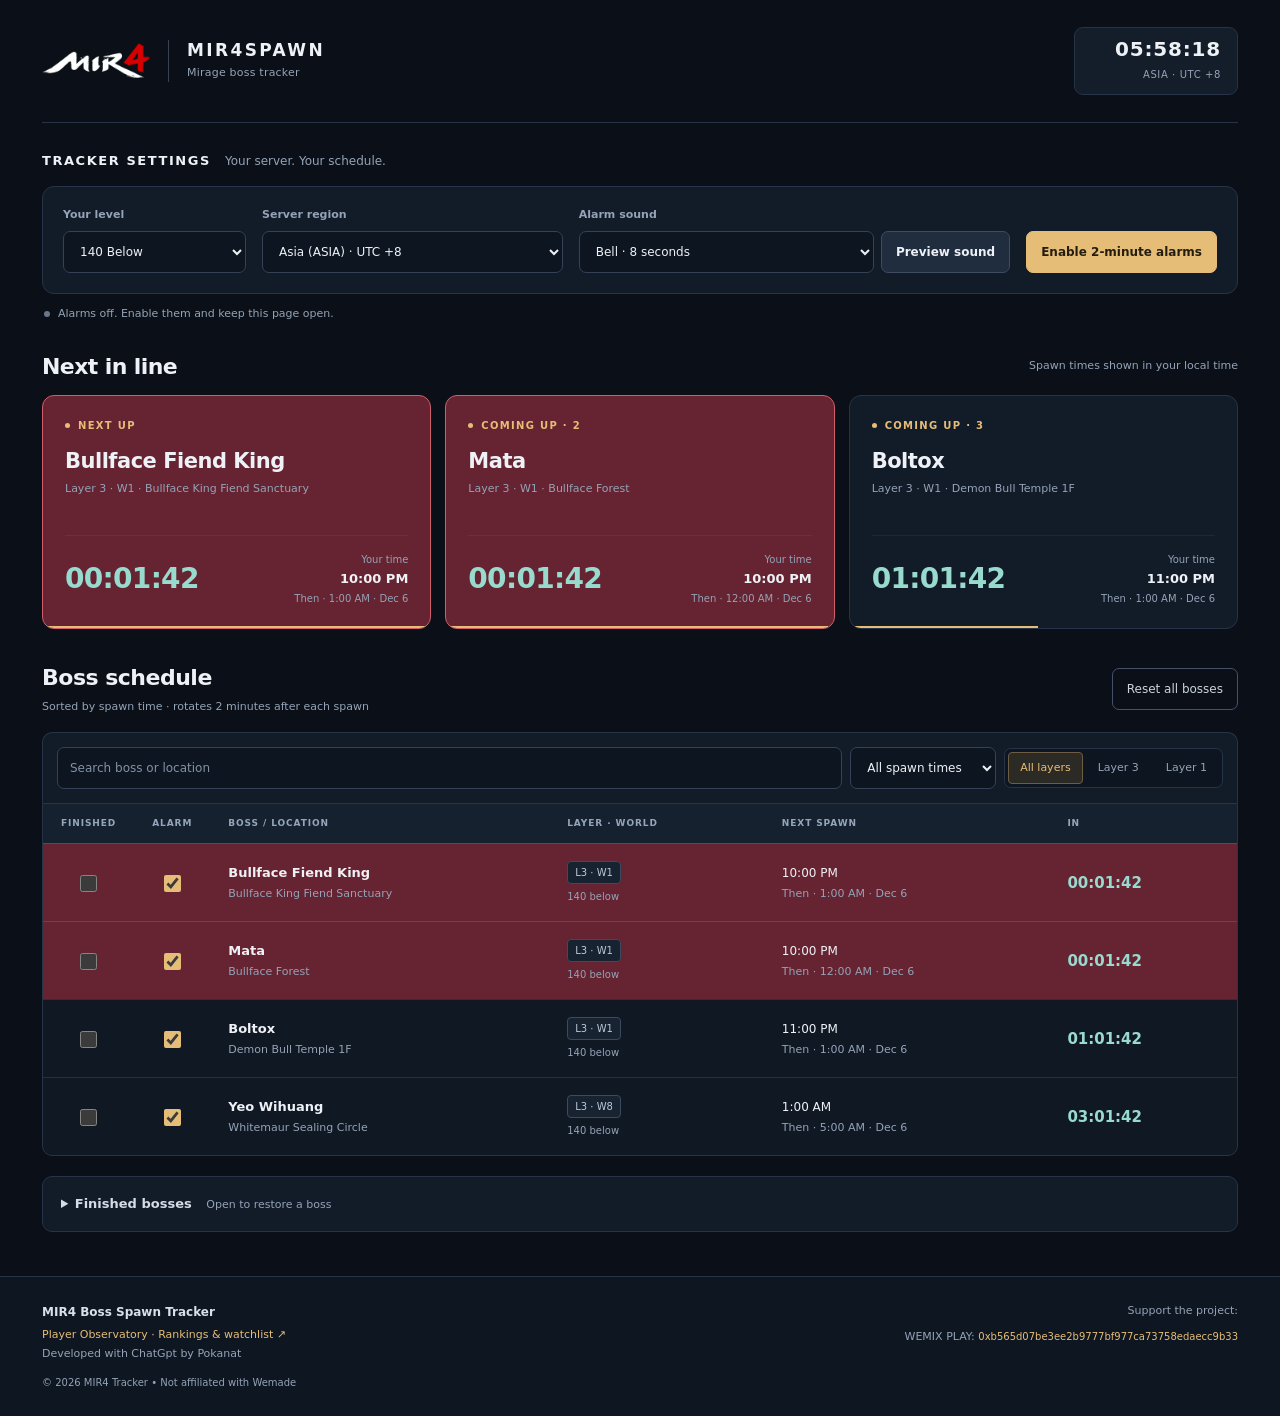
==== commit 57513aa2: "Redesign boss tracker with clean controls and responsive boss cards" ====
--- a/docs/index.html
+++ b/docs/index.html
@@ -8,34 +8,25 @@
   <title>Mir4Spawn — Mirage boss timers</title>
   <link rel="icon" type="image/png" href="[data-uri]">
   <style>
-    :root{color-scheme:dark;--bg:#07111f;--panel:#101e31;--panel2:#172940;--line:#29405a;--text:#f4f3ee;--muted:#a8b8c9;--gold:#e4ba68;--cyan:#66d6dd;--green:#75d7ad;--red:#ff9b82;font-family:Inter,ui-sans-serif,system-ui,-apple-system,BlinkMacSystemFont,"Segoe UI",sans-serif}
-    *{box-sizing:border-box}body{margin:0;background:radial-gradient(circle at 75% -12%,#203a55 0,transparent 42%),var(--bg);color:var(--text);font-size:16px}button,input,select{font:inherit}button,select,input{color:inherit}button{cursor:pointer}button:focus-visible,input:focus-visible,select:focus-visible{outline:2px solid var(--cyan);outline-offset:3px}.shell{max-width:1400px;margin:auto;padding:24px 30px 72px}.top{display:flex;align-items:center;justify-content:space-between;gap:20px;border-bottom:1px solid var(--line);padding-bottom:22px}.brand{display:flex;align-items:center;gap:14px}.mark{width:45px;height:45px;border:1px solid #90713e;border-radius:10px;display:grid;place-items:center;color:var(--gold);font-family:Georgia,serif;font-weight:900;font-size:28px;background:#172332}.brand h1{font-size:22px;line-height:1.1;margin:0;letter-spacing:.08em;text-transform:uppercase}.brand small{display:block;color:var(--muted);font-size:13px;margin-top:4px}.clock{text-align:right;font-variant-numeric:tabular-nums}.clock strong{display:block;font-size:20px}.clock span{color:var(--muted);font-size:13px}.heading{display:flex;align-items:end;justify-content:space-between;gap:18px;margin:29px 0 18px}.heading h2{font:400 clamp(27px,3vw,42px)/1.1 Georgia,serif;margin:0}.heading p{margin:7px 0 0;color:var(--muted);font-size:14px}.settings{display:flex;align-items:center;gap:10px;flex-wrap:wrap}.settings label{color:var(--muted);font-size:14px}.settings select,.search{background:#102239;border:1px solid #38516b;border-radius:8px;padding:10px 12px}.alarm{background:var(--gold);border:1px solid var(--gold);border-radius:8px;color:#1d1a13;font-weight:750;padding:11px 15px}.alarm.enabled{background:#14372f;color:var(--green);border-color:#346b58}.status{display:flex;align-items:center;gap:8px;color:var(--muted);font-size:13px;margin-bottom:20px;min-height:20px}.status .dot{width:7px;height:7px;border-radius:50%;background:var(--gold)}.status.active .dot{background:var(--green)}.upcoming{display:grid;grid-template-columns:repeat(3,minmax(0,1fr));gap:12px}.card{background:linear-gradient(145deg,#1b2e45,#101d30);border:1px solid #3a5169;border-radius:13px;padding:21px;min-height:188px;position:relative;overflow:hidden}.card:first-child{border-color:#977642;background:linear-gradient(145deg,#3a3028,#142438)}.card .rank{color:var(--gold);letter-spacing:.16em;font-size:12px;font-weight:800;text-transform:uppercase}.card h3{font:400 24px/1.12 Georgia,serif;margin:18px 0 8px}.card .place{color:var(--muted);font-size:14px;line-height:1.4}.card .bottom{display:flex;justify-content:space-between;align-items:end;gap:10px;margin-top:18px}.card .count{font-size:25px;font-weight:700;font-variant-numeric:tabular-nums;color:var(--cyan)}.card .at{text-align:right;color:var(--muted);font-size:13px}.card .at b{display:block;color:var(--text);font-size:14px;margin-top:3px}.bar{height:3px;position:absolute;left:0;bottom:0;background:var(--gold);width:0;transition:width 1s linear}.section-head{display:flex;justify-content:space-between;align-items:center;gap:18px;margin:37px 0 14px}.section-head h2{font:400 27px Georgia,serif;margin:0}.tools{display:flex;gap:9px;flex-wrap:wrap}.search{min-width:230px}.filters{display:flex;gap:5px;align-items:center}.filter{border:1px solid var(--line);background:#0e1d30;border-radius:7px;padding:10px 12px;color:var(--muted);font-size:14px}.filter[aria-pressed=true]{color:#171b1d;background:var(--gold);border-color:var(--gold);font-weight:700}.reset{border:1px solid #668099;background:#192e43;border-radius:7px;padding:10px 12px;color:var(--text);font-size:14px;white-space:nowrap}.reset:hover{background:#25425f}.table-wrap{overflow-x:auto;border:1px solid var(--line);border-radius:11px;background:#0e1c2d}table{width:100%;border-collapse:collapse;text-align:left;min-width:820px}th{color:#94abc2;font-size:12px;letter-spacing:.12em;text-transform:uppercase;font-weight:700;background:#15263b;padding:14px 17px}td{border-top:1px solid #263a50;padding:13px 17px;font-size:14px}tr:hover td{background:#182b42}.boss{font-weight:700;font-size:15px}.loc{color:var(--muted)}.tag{font-size:12px;white-space:nowrap;color:var(--gold);border:1px solid #735d3b;border-radius:5px;padding:4px 7px}.next{font-variant-numeric:tabular-nums;white-space:nowrap;color:var(--cyan);font-weight:700}.spawn{white-space:nowrap}.on{accent-color:var(--gold);width:18px;height:18px;cursor:pointer}.note{color:var(--muted);font-size:14px;line-height:1.5;margin:17px 0 0}.empty{padding:30px;color:var(--muted);text-align:center}.toast{position:fixed;bottom:20px;right:20px;max-width:390px;padding:15px 19px;border:1px solid var(--gold);background:#332c24;border-radius:10px;box-shadow:0 15px 40px #0008;z-index:5;display:none}.toast.show{display:block}.toast b{display:block;color:var(--gold);margin-bottom:4px}@media(max-width:780px){.shell{padding:17px 15px 50px}.top{align-items:flex-start}.clock strong{font-size:15px}.heading{display:block}.settings{margin-top:19px}.upcoming{grid-template-columns:1fr}.card{min-height:150px}.card h3{margin-top:12px}.section-head{display:block}.tools{margin-top:15px}.search{width:100%}.filters{width:100%;overflow-x:auto}.filter{flex:1}.top .brand h1{font-size:18px}}
-    .spawn-following{display:block;margin-top:5px;color:var(--muted);font-size:12px;font-weight:400;line-height:1.4}.card .spawn-following{font-size:11px}
-    .sound-preview{border:1px solid #668099;background:#192e43;border-radius:8px;padding:10px 12px;color:var(--text);font-size:14px;white-space:nowrap}.sound-preview:hover{background:#25425f}
-    .section-head p{margin:5px 0 0;color:var(--muted);font-size:13px}.spawn-window{background:#102239;border:1px solid #38516b;border-radius:8px;padding:10px 12px}.toast-stop{display:block;margin-top:12px;border:1px solid var(--gold);background:var(--gold);color:#1d1a13;border-radius:7px;padding:9px 14px;font-weight:750}
-
-    .spawn-soon td{border-top-color:#b14c5b}
-    .flash-red td{background:#701c2c!important}
-    .card.spawn-soon{border-color:#ed6578}
-    .card.flash-red{background:#701c2c}
-    @media(prefers-reduced-motion:reduce){.spawn-soon td{background:#541e2b!important}.card.spawn-soon{background:#541e2b}}
-    .finished-list{display:grid;grid-template-columns:repeat(auto-fit,minmax(min(100%,280px),1fr));gap:10px}.finished-boss{display:flex;gap:12px;padding:15px;background:var(--panel);border:1px solid var(--line);border-radius:9px;align-items:flex-start;cursor:pointer}.finished-boss:hover{background:var(--panel2)}.finished-boss input{flex-shrink:0;margin-top:3px}.finished-boss strong{display:block;font-size:15px}.finished-boss .loc{display:block;font-size:14px;margin-top:4px}.finished-list .empty{grid-column:1/-1;border:1px dashed var(--line);border-radius:9px}
-    .site-footer{background:var(--panel);color:var(--muted);border-top:1px solid var(--line);margin-top:32px;padding:18px 30px;font-size:14px;line-height:1.5}.footer-inner{max-width:1340px;margin:0 auto;display:flex;justify-content:space-between;gap:24px}.footer-title{font-weight:750;color:var(--text)}.footer-credit p,.footer-support p{margin:0}.footer-credit .copyright{margin-top:14px;font-size:12px}.footer-support{text-align:right;max-width:100%}.footer-support .wallet{margin-top:22px;overflow-wrap:anywhere}.wallet-address{color:var(--gold);font-size:13px}@media(max-width:700px){.site-footer{padding:18px 15px}.footer-inner{flex-direction:column;gap:18px}.footer-support{text-align:left}.footer-support .wallet{margin-top:5px}}
-    .mir4-logo{width:135px;height:44px;object-fit:contain;flex-shrink:0}@media(max-width:780px){.mir4-logo{width:100px;height:auto}}@media(max-width:480px){.top{flex-wrap:wrap}.clock{margin-left:auto}}
-
-    .heading{display:block;margin:28px 0 0}.heading-copy{margin-bottom:18px}.heading h2{font-size:clamp(28px,3vw,38px);line-height:1.15}.heading p{margin-top:7px;font-size:14px}
-    .settings{display:grid;grid-template-columns:minmax(120px,.65fr) minmax(210px,1.15fr) minmax(300px,1.7fr) auto;gap:16px;align-items:end;padding:20px;background:linear-gradient(120deg,#12253b,#102035);border:1px solid var(--line);border-radius:12px;box-shadow:0 8px 25px #00000012}
-    .setting-field{display:flex;flex-direction:column;gap:8px;min-width:0}.settings label{font-size:14px;font-weight:600;color:#bdcbd9;line-height:1.3}.settings select{height:46px;width:100%;min-width:0;background:#0b1b2e;border-color:#3b526c;padding:10px 12px}.settings select:hover{border-color:#7992ac}
-    .sound-choice{display:flex;gap:8px;min-width:0}.sound-choice select{flex:1}.sound-preview{min-height:46px;padding:10px 12px;flex-shrink:0;border-color:#4b657f;background:#1b334a}.alarm{min-height:46px;white-space:nowrap;padding:11px 17px;box-shadow:0 3px 10px #0002}.alarm:hover{filter:brightness(1.07)}.status{margin-top:12px;margin-bottom:22px;padding-left:2px;font-size:13px}
-    @media(max-width:1100px){.settings{grid-template-columns:minmax(0,1fr) minmax(0,1fr)}.alarm{width:100%}}
-    @media(max-width:600px){.heading{margin-top:22px}.heading-copy{margin-bottom:14px}.settings{grid-template-columns:minmax(0,1fr);gap:17px;padding:16px}.sound-choice{gap:8px}.sound-preview{padding:10px;font-size:13px}.status{line-height:1.5;align-items:flex-start}.status .dot{flex-shrink:0;margin-top:6px}}
+:root{color-scheme:dark;--bg:#0b1018;--panel:#121b28;--panel2:#192536;--line:#273346;--text:#eef1f5;--muted:#94a3b7;--gold:#e6bd76;--cyan:#99dace;--green:#99dace;--red:#ff9b92;font-family:Inter,ui-sans-serif,system-ui,-apple-system,BlinkMacSystemFont,"Segoe UI",sans-serif}
+*{box-sizing:border-box}body{margin:0;background:var(--bg);color:var(--text);font-size:15px;line-height:1.5}button,input,select{font:inherit}button,select,input{color:inherit}button{cursor:pointer}button,input,select,a,summary{-webkit-tap-highlight-color:transparent}button:focus-visible,input:focus-visible,select:focus-visible,a:focus-visible,summary:focus-visible{outline:2px solid var(--gold);outline-offset:4px}a{color:var(--gold);text-decoration:none}button{transition:background .15s,border-color .15s,transform .15s}button:active{transform:translateY(1px)}.shell{max-width:1260px;margin:auto;padding:0 32px 44px}
+.top{display:flex;align-items:center;justify-content:space-between;gap:24px;padding:27px 0;border-bottom:1px solid var(--line)}.brand{display:flex;align-items:center;gap:18px}.mir4-logo{width:108px;height:auto;object-fit:contain;flex-shrink:0}.brand>div{border-left:1px solid #394252;padding-left:18px}.brand h1{font-size:17px;letter-spacing:.14em;line-height:1.2;text-transform:uppercase;margin:0;font-weight:750}.brand small{display:block;color:var(--muted);font-size:11px;margin-top:5px;letter-spacing:.02em}.clock{background:#141e2a;border:1px solid var(--line);border-radius:9px;padding:9px 16px;min-width:164px;text-align:right;font-variant-numeric:tabular-nums}.clock strong{font-size:20px;letter-spacing:.04em;font-weight:600;display:block;line-height:1.25}.clock span{color:var(--muted);font-size:10px;letter-spacing:.06em}
+.heading{margin:28px 0 0}.heading-copy{display:flex;align-items:baseline;gap:14px;margin-bottom:16px}.heading h2{font-size:13px;text-transform:uppercase;letter-spacing:.12em;margin:0;font-weight:650}.heading p{margin:0;color:var(--muted);font-size:12px}.settings{display:grid;grid-template-columns:minmax(110px,.7fr) minmax(180px,1.15fr) minmax(270px,1.65fr) auto;align-items:end;gap:16px;padding:20px;background:var(--panel);border:1px solid var(--line);border-radius:12px}.setting-field{display:flex;flex-direction:column;gap:7px;min-width:0}.settings label{font-size:11px;font-weight:600;color:var(--muted)}.settings select,.search,.spawn-window{background:#0d1521;border:1px solid #344156;border-radius:7px;padding:10px 12px;color:var(--text);min-height:42px}.settings select{width:100%;min-width:0;font-size:12px;height:42px}.settings select:hover,.search:hover,.spawn-window:hover{border-color:#6e7c8e}.sound-choice{display:flex;gap:7px;min-width:0}.sound-choice select{flex:1}.sound-preview,.alarm,.reset{min-height:42px;white-space:nowrap;border-radius:7px;padding:10px 14px;font-size:12px;font-weight:600}.sound-preview{background:#202d3e;border:1px solid #3d4c61}.sound-preview:hover{background:#2c3d52}.alarm{border:1px solid var(--gold);background:var(--gold);color:#251d10}.alarm:hover{background:#f0ce95}.alarm.enabled{background:#19362e;border-color:#387461;color:#a8e0c6}.status{display:flex;align-items:center;gap:8px;font-size:11px;color:var(--muted);margin:12px 2px 27px;min-height:17px}.dot{width:6px;height:6px;background:#6a778a;border-radius:50%;flex-shrink:0}.status.active .dot{background:var(--green);box-shadow:0 0 0 3px #99dace14}
+.upcoming-heading{display:flex;justify-content:space-between;align-items:center;margin:0 0 12px}.upcoming-heading h2{font-size:22px;letter-spacing:-.6px;font-weight:600;margin:0}.upcoming-heading span{font-size:11px;color:var(--muted)}.upcoming{display:grid;grid-template-columns:repeat(3,minmax(0,1fr));gap:14px}.card{border:1px solid var(--line);border-radius:12px;background:var(--panel);padding:22px;min-width:0;position:relative;overflow:hidden}.card:first-child{border-color:#88714c;background:linear-gradient(135deg,#27251f 0%,#151f2b 80%)}.rank{font-size:10px;text-transform:uppercase;letter-spacing:.13em;color:var(--gold);font-weight:650;display:flex;align-items:center;gap:8px}.rank::before{content:'';width:5px;height:5px;border-radius:50%;background:currentColor}.card h3{font-size:21px;letter-spacing:-.5px;font-weight:600;line-height:1.25;margin:15px 0 6px}.place{font-size:11px;color:var(--muted);line-height:1.6;min-height:35px}.bottom{display:flex;align-items:center;justify-content:space-between;gap:10px;margin-top:20px;padding-top:16px;border-top:1px solid #ffffff0d}.count{font-size:28px;letter-spacing:-.7px;font-weight:550;color:var(--cyan);font-variant-numeric:tabular-nums;white-space:nowrap}.at{font-size:10px;text-align:right;color:var(--muted)}.at b{display:block;color:var(--text);font-size:13px;font-weight:550;margin-top:2px}.spawn-following{display:block;margin-top:4px;font-size:11px;font-weight:400;line-height:1.4;color:var(--muted)}.card .spawn-following{font-size:10px}.bar{position:absolute;bottom:0;left:0;height:2px;background:var(--gold);transition:width 1s linear}
+.section-head{display:flex;align-items:center;justify-content:space-between;gap:20px;margin:32px 0 16px}.section-head h2{font-size:22px;letter-spacing:-.5px;font-weight:600;margin:0}.section-head p{font-size:11px;color:var(--muted);margin:5px 0 0}.section-head #finished-count{font-size:12px;letter-spacing:0;font-weight:400}.tools{display:flex;gap:8px;align-items:center;flex-wrap:wrap;padding:14px;border:1px solid var(--line);border-bottom:0;border-radius:10px 10px 0 0;background:var(--panel)}.search{font-size:12px;flex:1;min-width:180px}.search::placeholder{color:#8292a6}.spawn-window{font-size:12px}.filters{display:flex;gap:3px;padding:3px;background:#0d1521;border:1px solid var(--line);border-radius:7px}.filter{font-size:11px;background:transparent;color:var(--muted);border:1px solid transparent;border-radius:4px;padding:7px 11px;white-space:nowrap}.filter:hover{color:var(--text)}.filter[aria-pressed=true]{color:var(--gold);background:#2b2a25;border-color:#6e5d40}.reset{background:transparent;border:1px solid #445169;color:#ccd4df;font-weight:500}.reset:hover{background:#263346;border-color:#758297}.table-wrap{overflow-x:auto;border:1px solid var(--line);border-radius:0 0 10px 10px;background:#101824}table{width:100%;border-collapse:collapse;text-align:left;min-width:750px}th{background:#162130;color:#95a6bb;font-size:9px;font-weight:650;letter-spacing:.1em;text-transform:uppercase;padding:13px 18px}td{padding:17px 18px;border-top:1px solid #243143;font-size:12px}tr:hover td{background:#182332}.boss{font-size:13px;font-weight:600;color:var(--text)}.loc{color:var(--muted);font-size:11px}.boss+.loc{margin-top:3px}.tag{display:inline-block;padding:3px 7px;font-size:10px;color:#bdc8d6;border:1px solid #3b4a60;background:#182332;border-radius:4px;white-space:nowrap}.tag+.loc{display:block;margin-top:5px;font-size:10px}.spawn{white-space:nowrap;font-variant-numeric:tabular-nums}.next{white-space:nowrap;font-size:15px;font-weight:550;color:var(--cyan);font-variant-numeric:tabular-nums}.on{accent-color:var(--gold);width:17px;height:17px;cursor:pointer;vertical-align:middle;margin:0}.empty{text-align:center;color:var(--muted);padding:35px 20px;font-size:13px}.finished-section{margin-top:20px;border:1px solid var(--line);border-radius:10px;background:var(--panel);padding:0 18px}.finished-section summary{cursor:pointer;padding:17px 0;color:#d5dce6;font-size:13px;font-weight:550}.finished-section summary span{color:var(--muted);font-weight:400;font-size:11px;margin-left:10px}.finished-hint{color:var(--muted);font-size:11px;margin:0 0 14px}.finished-list{display:grid;grid-template-columns:repeat(auto-fit,minmax(min(100%,270px),1fr));gap:10px;padding-bottom:18px}.finished-boss{display:flex;align-items:flex-start;gap:11px;padding:13px;border:1px solid var(--line);border-radius:7px;background:#0e1825;cursor:pointer}.finished-boss:hover{background:var(--panel2)}.finished-boss input{margin-top:3px;flex-shrink:0}.finished-boss strong{display:block;font-size:12px;font-weight:600}.finished-boss .loc{display:block;margin-top:4px}.finished-list .empty{grid-column:1/-1;padding:15px;border:1px dashed var(--line);border-radius:7px;font-size:12px}.spawn-soon td{border-top-color:#873742}.flash-red td{background:#662331!important}.card.spawn-soon{border-color:#ce5e6c}.card.flash-red{background:#662331}
+.site-footer{border-top:1px solid var(--line);background:#0e1621;color:var(--muted);padding:25px 32px;font-size:11px;line-height:1.7}.footer-inner{max-width:1196px;margin:auto;display:flex;justify-content:space-between;gap:30px}.footer-credit p,.footer-support p{margin:0}.footer-title{color:#d7e0eb;font-size:12px;font-weight:650;margin-bottom:4px!important}.footer-credit .copyright{font-size:10px;margin-top:10px}.footer-support{text-align:right;max-width:400px}.footer-support .wallet{margin-top:8px;overflow-wrap:anywhere}.wallet-address{font-size:10px;color:var(--gold)}.toast{position:fixed;right:20px;bottom:20px;max-width:min(390px,calc(100vw - 40px));padding:20px;border:1px solid #b89254;border-radius:12px;background:#202735;box-shadow:0 12px 50px #0008;z-index:5;display:none;font-size:13px}.toast.show{display:block}.toast b{display:block;color:var(--gold);margin-bottom:7px;font-size:15px}.toast-stop{display:block;width:100%;margin-top:15px;padding:10px 15px;background:var(--gold);border:0;border-radius:6px;color:#251d10;font-weight:650;font-size:12px}
+@media(min-width:1000px){th:nth-child(1),th:nth-child(2),td:nth-child(1),td:nth-child(2){width:64px;text-align:center}}
+@media(max-width:1050px){.settings{grid-template-columns:1fr 1fr;gap:16px}.alarm{width:100%}.card{padding:18px}.count{font-size:24px}.card h3{font-size:19px}.card .bottom{align-items:flex-start;flex-direction:column;gap:8px}.card .at{text-align:left}.card .at b{display:inline;margin-left:6px}.card .spawn-following{display:inline;margin-left:8px}.tools .search{flex-basis:250px}}
+@media(max-width:700px){.shell{padding:0 16px 28px}.top{padding:20px 0;gap:14px}.mir4-logo{width:77px}.brand{gap:11px}.brand>div{padding-left:11px}.brand h1{font-size:13px;letter-spacing:.08em}.brand small{font-size:9px}.clock{min-width:118px;padding:7px 10px}.clock strong{font-size:17px}.clock span{font-size:8px}.heading{margin-top:22px}.heading-copy{justify-content:space-between;gap:8px}.heading h2{font-size:11px}.heading p{font-size:10px}.settings{gap:13px;padding:15px;border-radius:10px}.setting-field:nth-child(3){grid-column:1/-1}.alarm{grid-column:1/-1}.settings select{font-size:12px}.status{line-height:1.5;align-items:flex-start;margin:11px 0 23px}.status .dot{margin-top:5px}.upcoming-heading h2,.section-head h2{font-size:20px}.upcoming-heading span{font-size:10px}.upcoming{grid-template-columns:1fr;gap:10px}.card{padding:17px 19px}.card h3{font-size:20px;margin:10px 0 4px}.place{min-height:0;font-size:11px}.card .bottom{flex-direction:row;align-items:center;gap:10px;margin-top:13px;padding-top:12px}.card .at{text-align:right}.card .at b{display:block;margin-left:0}.card .spawn-following{display:block;margin-left:0}.count{font-size:27px}.section-head{margin-top:27px;align-items:flex-start;gap:10px}.section-head .reset{font-size:11px;min-height:36px;padding:8px 10px}.tools{padding:12px;gap:9px;border-radius:9px 9px 0 0}.tools .search{flex-basis:100%;min-width:0;width:100%}.spawn-window{flex:1;min-width:0;padding:10px 8px;font-size:11px}.filters{flex-shrink:0}.filter{padding:7px 8px;font-size:10px}.table-wrap{overflow:visible;border:0;border-radius:0;background:transparent}table{display:block;min-width:0}thead{display:none}tbody{display:grid;gap:10px}tr{display:grid;grid-template-columns:minmax(0,1fr) minmax(0,1fr);background:var(--panel);border:1px solid var(--line);border-radius:9px;overflow:hidden;padding:16px;gap:0 12px}tr:first-child{border-radius:0 0 9px 9px}td{border:0;padding:0;min-width:0}tr:hover td{background:transparent}.boss-cell{grid-column:1/-1;order:1}.boss{font-size:15px}.boss+.loc{font-size:11px;margin-top:4px}.meta-cell{order:2;grid-column:1/-1;margin:10px 0 15px}.tag{font-size:9px;padding:2px 6px}.tag+.loc{display:inline;margin-left:7px;font-size:10px}.spawn{order:3;font-size:13px;padding-top:12px;border-top:1px solid var(--line)}.next{order:4;text-align:right;font-size:20px;padding-top:12px;border-top:1px solid var(--line)}.spawn::before{content:'NEXT SPAWN · YOUR TIME';display:block;font-size:8px;letter-spacing:.08em;color:var(--muted);margin-bottom:5px}.next::before{content:'COUNTDOWN';display:block;font-size:8px;letter-spacing:.08em;color:var(--muted);margin-bottom:5px;font-weight:400}.finish-cell{order:5;margin-top:16px;padding-top:12px;border-top:1px solid var(--line)}.alarm-cell{order:6;text-align:right;margin-top:16px;padding-top:12px;border-top:1px solid var(--line)}.finish-cell::before{content:'Finished';color:var(--muted);font-size:11px;margin-right:10px}.alarm-cell::before{content:'Alarm';color:var(--muted);font-size:11px;margin-right:10px}.on{width:18px;height:18px}.spawn-following{font-size:10px}.spawn-soon{border-color:#a34d5a}.flash-red{background:#662331}.flash-red td{background:transparent!important}.finished-section{padding:0 14px}.finished-section summary span{display:none}.finished-list{grid-template-columns:1fr}.site-footer{padding:22px 16px}.footer-inner{flex-direction:column;gap:18px}.footer-support{text-align:left}.footer-support .wallet{margin-top:3px}}
+@media(max-width:380px){.mir4-logo{width:66px}.brand h1{font-size:11px}.brand small{font-size:8px}.clock{min-width:105px}.clock strong{font-size:15px}.heading p{display:none}.filters{width:100%;justify-content:stretch}.filter{flex:1}.spawn-window{width:100%}}
+@media(prefers-reduced-motion:reduce){*,*::before,*::after{transition:none!important}.spawn-soon td{background:#542431!important}.card.spawn-soon{background:#542431}@media(max-width:700px){.spawn-soon{background:#542431}.spawn-soon td{background:transparent!important}}}
   </style>
 </head>
 <body>
 <main class="shell">
   <header class="top"><div class="brand"><img class="mir4-logo" src="[data-uri]" alt="MIR4" width="135" height="44"><div><h1>Mir4Spawn</h1><small>Mirage boss tracker</small></div></div><div class="clock"><strong id="server-clock">--:--:--</strong><span id="clock-label">Server time</span></div></header>
   <div class="heading">
-    <div class="heading-copy"><h2>Next spawns</h2><p>Countdowns from the Mirage schedule</p></div>
+    <div class="heading-copy"><h2>Tracker settings</h2><p>Your server. Your schedule.</p></div>
     <div class="settings" role="group" aria-label="Spawn and alarm settings">
       <div class="setting-field"><label for="level">Your level</label><select id="level" aria-label="Your level"><option value="140">140 Below</option></select></div>
       <div class="setting-field"><label for="timezone">Server region</label><select id="timezone" aria-label="Server region and timezone"></select></div>
@@ -44,13 +35,16 @@
     </div>
   </div>
   <div class="status" id="alarm-status" role="status"><span class="dot"></span><span>Alarms off. Enable them and keep this page open.</span></div>
+  <div class="upcoming-heading"><h2>Next in line</h2><span>Spawn times shown in your local time</span></div>
   <section class="upcoming" id="upcoming" aria-label="Upcoming bosses"></section>
-  <div class="section-head"><div><h2>Boss schedule <span class="loc" id="finished-count"></span></h2><p>Sorted by spawn time · rotates 2 minutes after each spawn</p></div><div class="tools"><input class="search" id="search" type="search" placeholder="Search boss or location" aria-label="Search boss or location"><select class="spawn-window" id="spawn-window" aria-label="Filter by spawn time"><option value="all">All spawn times</option><option value="2">Next 2 minutes</option><option value="10">Next 10 minutes</option><option value="30">Next 30 minutes</option><option value="60">Next hour</option></select><div class="filters" id="filters" aria-label="Filter by layer"><button class="filter" data-layer="all" aria-pressed="true">All layers</button><button class="filter" data-layer="3" aria-pressed="false">Layer 3</button><button class="filter" data-layer="1" aria-pressed="false">Layer 1</button></div><button class="reset" id="reset" type="button">Reset all bosses</button></div></div>
+  <div class="section-head"><div><h2>Boss schedule <span class="loc" id="finished-count"></span></h2><p>Sorted by spawn time · rotates 2 minutes after each spawn</p></div><button class="reset" id="reset" type="button">Reset all bosses</button></div>
+  <div class="tools"><input class="search" id="search" type="search" placeholder="Search boss or location" aria-label="Search boss or location"><select class="spawn-window" id="spawn-window" aria-label="Filter by spawn time"><option value="all">All spawn times</option><option value="2">Next 2 minutes</option><option value="10">Next 10 minutes</option><option value="30">Next 30 minutes</option><option value="60">Next hour</option></select><div class="filters" id="filters" aria-label="Filter by layer"><button class="filter" data-layer="all" aria-pressed="true">All layers</button><button class="filter" data-layer="3" aria-pressed="false">Layer 3</button><button class="filter" data-layer="1" aria-pressed="false">Layer 1</button></div></div>
   <div class="table-wrap"><table><thead><tr><th scope="col">Finished</th><th scope="col">Alarm</th><th scope="col">Boss / location</th><th scope="col">Layer · world</th><th scope="col">Next spawn</th><th scope="col">In</th></tr></thead><tbody id="rows"></tbody></table><div class="empty" id="empty" hidden>No bosses to show. Reset all bosses to bring them back.</div></div>
-  <section aria-labelledby="finished-title">
-    <div class="section-head"><div><h2 id="finished-title">Finished bosses</h2><p>Uncheck a boss to restore it. Your current filters still apply.</p></div></div>
+  <details class="finished-section">
+    <summary id="finished-title">Finished bosses <span>Open to restore a boss</span></summary>
+    <p class="finished-hint">Uncheck a boss to restore it. Your current filters still apply.</p>
     <div class="finished-list" id="finished-list"></div>
-  </section>
+  </details>
 </main>
 <footer class="site-footer">
   <div class="footer-inner">
@@ -151,7 +145,7 @@
   function renderFinished(){const done=bosses.filter(b=>finished.has(b.id)),key=done.map(b=>b.id).join(',');if(key===finishedRenderKey)return;finishedRenderKey=key;$('finished-list').innerHTML=done.length?done.map(b=>`<label class="finished-boss"><input class="on" type="checkbox" checked data-restore="${b.id}" aria-label="Uncheck to restore ${esc(b.name)}"><span><strong>${esc(b.name)}</strong><span class="loc">Layer ${b.layer} · ${esc(b.world)} · ${esc(b.location)}</span></span></label>`).join(''):'<div class="empty">No finished bosses yet.</div>'}
   function draw(){$('copyright-year').textContent=new Date().getFullYear();const now=Date.now(), upcoming=bosses.filter(b=>eligible(b)&&!finished.has(b.id)).map(b=>({...b,at:nextAt(b,now)})).sort((a,b)=>a.at-b.at||a.name.localeCompare(b.name));const shift=new Date(now+offset*3600000);$('server-clock').textContent=shift.toISOString().slice(11,19);$('clock-label').textContent=`${serverRegions.find(r=>r[2]===offset)[1]} · UTC ${offset<0?'−':'+'}${Math.abs(offset)}`;$('finished-count').textContent=finished.size?`· ${finished.size} finished`:'';
     $('upcoming').innerHTML=upcoming.length?upcoming.slice(0,3).map((b,i)=>`<article class="card${spawnClass(b.at,now)}"><span class="rank">${i===0?'Next up':`Coming up · ${i+1}`}</span><h3>${esc(b.name)}</h3><div class="place">Layer ${b.layer} · ${b.world} · ${esc(b.location)}</div><div class="bottom"><strong class="count">${countdown(b.at-now)}</strong><span class="at">Your time<b>${atLocal(b.at)}</b><small class="spawn-following">Then · ${followingSpawnTime(b,b.at,now)}</small></span></div><div class="bar" style="width:${Math.max(0,100-(b.at-now)/7200000*100)}%"></div></article>`).join(''):'<div class="empty">No timed bosses to show. Reset all bosses to bring them back.</div>';
-    const ordered=upcoming.map(b=>{const previous=lastAt(b,now),recent=now-previous<120000;return {...b,recent,rowAt:recent?previous:b.at,refreshAt:previous+120000}}).sort((a,b)=>a.rowAt-b.rowAt||a.name.localeCompare(b.name)),query=$('search').value.trim().toLowerCase(),windowMinutes=windowSelect.value==='all'?Infinity:Number(windowSelect.value),shown=ordered.filter(b=>(layer==='all'||String(b.layer)===layer)&&(b.recent||b.rowAt-now<=windowMinutes*60000)&&`${b.name} ${b.location} ${b.world}`.toLowerCase().includes(query));$('rows').innerHTML=shown.map(b=>`<tr class="${spawnClass(b.rowAt,now).trim()}"><td><input class="on" type="checkbox" data-finish="${b.id}" aria-label="Mark ${esc(b.name)} finished"></td><td><input class="on" type="checkbox" data-id="${b.id}" aria-label="Alarm for ${esc(b.name)}" ${muted.has(b.id)?'':'checked'}></td><td><div class="boss">${esc(b.name)}</div><div class="loc">${esc(b.location)}</div></td><td><span class="tag">L${b.layer} · ${b.world}</span> <span class="loc">${esc(b.level)}</span></td><td class="spawn">${b.recent?`Spawned · ${atLocal(b.rowAt)}`:atLocal(b.rowAt)}<small class="spawn-following">${b.recent?'Next':'Then'} · ${followingSpawnTime(b,b.rowAt,now)}</small></td><td class="next">${b.recent?`Refresh ${countdown(b.refreshAt-now)}`:countdown(b.rowAt-now)}</td></tr>`).join('');$('empty').hidden=shown.length!==0;
+    const ordered=upcoming.map(b=>{const previous=lastAt(b,now),recent=now-previous<120000;return {...b,recent,rowAt:recent?previous:b.at,refreshAt:previous+120000}}).sort((a,b)=>a.rowAt-b.rowAt||a.name.localeCompare(b.name)),query=$('search').value.trim().toLowerCase(),windowMinutes=windowSelect.value==='all'?Infinity:Number(windowSelect.value),shown=ordered.filter(b=>(layer==='all'||String(b.layer)===layer)&&(b.recent||b.rowAt-now<=windowMinutes*60000)&&`${b.name} ${b.location} ${b.world}`.toLowerCase().includes(query));$('rows').innerHTML=shown.map(b=>`<tr class="${spawnClass(b.rowAt,now).trim()}"><td class="finish-cell"><input class="on" type="checkbox" data-finish="${b.id}" aria-label="Mark ${esc(b.name)} finished"></td><td class="alarm-cell"><input class="on" type="checkbox" data-id="${b.id}" aria-label="Alarm for ${esc(b.name)}" ${muted.has(b.id)?'':'checked'}></td><td class="boss-cell"><div class="boss">${esc(b.name)}</div><div class="loc">${esc(b.location)}</div></td><td class="meta-cell"><span class="tag">L${b.layer} · ${b.world}</span> <span class="loc">${esc(b.level)}</span></td><td class="spawn">${b.recent?`Spawned · ${atLocal(b.rowAt)}`:atLocal(b.rowAt)}<small class="spawn-following">${b.recent?'Next':'Then'} · ${followingSpawnTime(b,b.rowAt,now)}</small></td><td class="next">${b.recent?`Refresh ${countdown(b.refreshAt-now)}`:countdown(b.rowAt-now)}</td></tr>`).join('');$('empty').hidden=shown.length!==0;
     renderFinished();checkAlarms(now);lastTick=now}
   $('alarm-button').addEventListener('click',async()=>{if(enabled){enabled=false;stopSound();$('alarm-button').textContent='Enable 2-minute alarms';$('alarm-button').classList.remove('enabled');$('alarm-status').classList.remove('active');$('alarm-status').lastElementChild.textContent='Alarms off. Enable them and keep this page open.';return}const soundReady=await ensureAudio();if('Notification'in window&&Notification.permission==='default'){try{await Notification.requestPermission()}catch{}}enabled=true;lastTick=Date.now();$('alarm-button').textContent='Alarms on · turn off';$('alarm-button').classList.add('enabled');$('alarm-status').classList.add('active');$('alarm-status').lastElementChild.textContent=soundReady?(('Notification'in window&&Notification.permission==='granted')?'Sound and notifications on. Keep this page open.':'Sound on. Keep this page open for alerts.'):'Sound unavailable in this browser. Keep this page open for on-screen alerts.'});
   if('serviceWorker'in navigator){navigator.serviceWorker.register('./sw.js').then(r=>notificationWorker=r).catch(()=>{});navigator.serviceWorker.addEventListener('message',e=>{if(e.data?.type==='stop-mir4-alarm')dismissAlarm()})}
@@ -161,3 +155,4 @@
 </script>
 </body>
 </html>
+
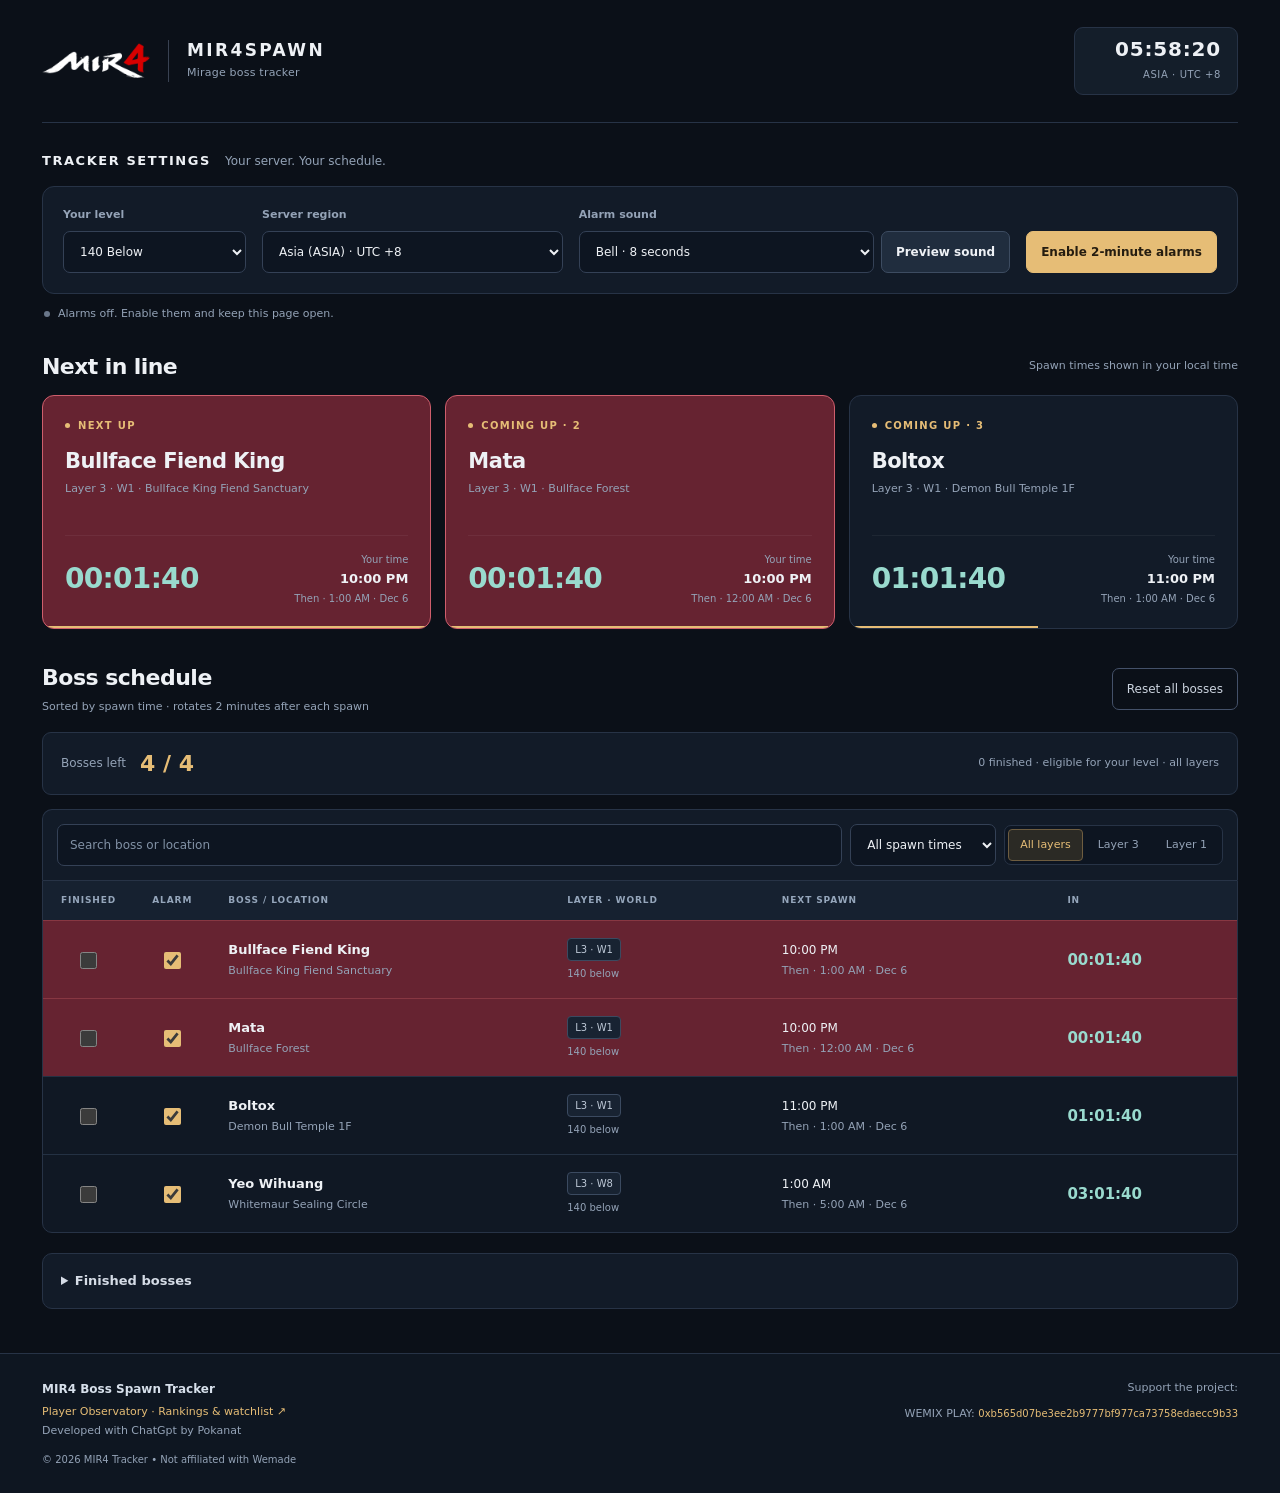
==== commit e5870568: "Add remaining boss count based on selected level eligibility" ====
--- a/docs/index.html
+++ b/docs/index.html
@@ -20,6 +20,7 @@
 @media(max-width:700px){.shell{padding:0 16px 28px}.top{padding:20px 0;gap:14px}.mir4-logo{width:77px}.brand{gap:11px}.brand>div{padding-left:11px}.brand h1{font-size:13px;letter-spacing:.08em}.brand small{font-size:9px}.clock{min-width:118px;padding:7px 10px}.clock strong{font-size:17px}.clock span{font-size:8px}.heading{margin-top:22px}.heading-copy{justify-content:space-between;gap:8px}.heading h2{font-size:11px}.heading p{font-size:10px}.settings{gap:13px;padding:15px;border-radius:10px}.setting-field:nth-child(3){grid-column:1/-1}.alarm{grid-column:1/-1}.settings select{font-size:12px}.status{line-height:1.5;align-items:flex-start;margin:11px 0 23px}.status .dot{margin-top:5px}.upcoming-heading h2,.section-head h2{font-size:20px}.upcoming-heading span{font-size:10px}.upcoming{grid-template-columns:1fr;gap:10px}.card{padding:17px 19px}.card h3{font-size:20px;margin:10px 0 4px}.place{min-height:0;font-size:11px}.card .bottom{flex-direction:row;align-items:center;gap:10px;margin-top:13px;padding-top:12px}.card .at{text-align:right}.card .at b{display:block;margin-left:0}.card .spawn-following{display:block;margin-left:0}.count{font-size:27px}.section-head{margin-top:27px;align-items:flex-start;gap:10px}.section-head .reset{font-size:11px;min-height:36px;padding:8px 10px}.tools{padding:12px;gap:9px;border-radius:9px 9px 0 0}.tools .search{flex-basis:100%;min-width:0;width:100%}.spawn-window{flex:1;min-width:0;padding:10px 8px;font-size:11px}.filters{flex-shrink:0}.filter{padding:7px 8px;font-size:10px}.table-wrap{overflow:visible;border:0;border-radius:0;background:transparent}table{display:block;min-width:0}thead{display:none}tbody{display:grid;gap:10px}tr{display:grid;grid-template-columns:minmax(0,1fr) minmax(0,1fr);background:var(--panel);border:1px solid var(--line);border-radius:9px;overflow:hidden;padding:16px;gap:0 12px}tr:first-child{border-radius:0 0 9px 9px}td{border:0;padding:0;min-width:0}tr:hover td{background:transparent}.boss-cell{grid-column:1/-1;order:1}.boss{font-size:15px}.boss+.loc{font-size:11px;margin-top:4px}.meta-cell{order:2;grid-column:1/-1;margin:10px 0 15px}.tag{font-size:9px;padding:2px 6px}.tag+.loc{display:inline;margin-left:7px;font-size:10px}.spawn{order:3;font-size:13px;padding-top:12px;border-top:1px solid var(--line)}.next{order:4;text-align:right;font-size:20px;padding-top:12px;border-top:1px solid var(--line)}.spawn::before{content:'NEXT SPAWN · YOUR TIME';display:block;font-size:8px;letter-spacing:.08em;color:var(--muted);margin-bottom:5px}.next::before{content:'COUNTDOWN';display:block;font-size:8px;letter-spacing:.08em;color:var(--muted);margin-bottom:5px;font-weight:400}.finish-cell{order:5;margin-top:16px;padding-top:12px;border-top:1px solid var(--line)}.alarm-cell{order:6;text-align:right;margin-top:16px;padding-top:12px;border-top:1px solid var(--line)}.finish-cell::before{content:'Finished';color:var(--muted);font-size:11px;margin-right:10px}.alarm-cell::before{content:'Alarm';color:var(--muted);font-size:11px;margin-right:10px}.on{width:18px;height:18px}.spawn-following{font-size:10px}.spawn-soon{border-color:#a34d5a}.flash-red{background:#662331}.flash-red td{background:transparent!important}.finished-section{padding:0 14px}.finished-section summary span{display:none}.finished-list{grid-template-columns:1fr}.site-footer{padding:22px 16px}.footer-inner{flex-direction:column;gap:18px}.footer-support{text-align:left}.footer-support .wallet{margin-top:3px}}
 @media(max-width:380px){.mir4-logo{width:66px}.brand h1{font-size:11px}.brand small{font-size:8px}.clock{min-width:105px}.clock strong{font-size:15px}.heading p{display:none}.filters{width:100%;justify-content:stretch}.filter{flex:1}.spawn-window{width:100%}}
 @media(prefers-reduced-motion:reduce){*,*::before,*::after{transition:none!important}.spawn-soon td{background:#542431!important}.card.spawn-soon{background:#542431}@media(max-width:700px){.spawn-soon{background:#542431}.spawn-soon td{background:transparent!important}}}
+    .boss-progress{display:flex;align-items:center;justify-content:space-between;gap:12px;flex-wrap:wrap;margin:0 0 14px;padding:14px 18px;border:1px solid var(--line);border-radius:9px;background:var(--panel)}.boss-progress-main{display:flex;align-items:center;gap:14px}.boss-progress-label{font-size:12px;color:var(--muted)}.boss-progress strong{font-size:22px;font-weight:650;color:var(--gold);font-variant-numeric:tabular-nums}.boss-progress-detail{font-size:11px;color:var(--muted)}
   </style>
 </head>
 <body>
@@ -37,11 +38,12 @@
   <div class="status" id="alarm-status" role="status"><span class="dot"></span><span>Alarms off. Enable them and keep this page open.</span></div>
   <div class="upcoming-heading"><h2>Next in line</h2><span>Spawn times shown in your local time</span></div>
   <section class="upcoming" id="upcoming" aria-label="Upcoming bosses"></section>
-  <div class="section-head"><div><h2>Boss schedule <span class="loc" id="finished-count"></span></h2><p>Sorted by spawn time · rotates 2 minutes after each spawn</p></div><button class="reset" id="reset" type="button">Reset all bosses</button></div>
+  <div class="section-head"><div><h2>Boss schedule</h2><p>Sorted by spawn time · rotates 2 minutes after each spawn</p></div><button class="reset" id="reset" type="button">Reset all bosses</button></div>
+  <div class="boss-progress" role="status" aria-live="polite" aria-atomic="true"><div class="boss-progress-main"><span class="boss-progress-label">Bosses left</span><strong id="boss-progress-count">— / —</strong></div><span class="boss-progress-detail" id="boss-progress-detail">Based on your selected level · all layers</span></div>
   <div class="tools"><input class="search" id="search" type="search" placeholder="Search boss or location" aria-label="Search boss or location"><select class="spawn-window" id="spawn-window" aria-label="Filter by spawn time"><option value="all">All spawn times</option><option value="2">Next 2 minutes</option><option value="10">Next 10 minutes</option><option value="30">Next 30 minutes</option><option value="60">Next hour</option></select><div class="filters" id="filters" aria-label="Filter by layer"><button class="filter" data-layer="all" aria-pressed="true">All layers</button><button class="filter" data-layer="3" aria-pressed="false">Layer 3</button><button class="filter" data-layer="1" aria-pressed="false">Layer 1</button></div></div>
   <div class="table-wrap"><table><thead><tr><th scope="col">Finished</th><th scope="col">Alarm</th><th scope="col">Boss / location</th><th scope="col">Layer · world</th><th scope="col">Next spawn</th><th scope="col">In</th></tr></thead><tbody id="rows"></tbody></table><div class="empty" id="empty" hidden>No bosses to show. Reset all bosses to bring them back.</div></div>
   <details class="finished-section">
-    <summary id="finished-title">Finished bosses <span>Open to restore a boss</span></summary>
+    <summary id="finished-title">Finished bosses <span class="loc" id="finished-count"></span></summary>
     <p class="finished-hint">Uncheck a boss to restore it. Your current filters still apply.</p>
     <div class="finished-list" id="finished-list"></div>
   </details>
@@ -143,7 +145,8 @@
   function checkAlarms(now){if(!enabled)return;const hits=[];for(const b of bosses){if(muted.has(b.id)||finished.has(b.id)||!eligible(b)||!b.times.length)continue;const at=nextAt(b,lastTick+120000-1),trigger=at-120000,key=b.id+'-'+at;if(trigger>lastTick&&trigger<=now&&at>now&&!fired.has(key)){fired.add(key);hits.push(b)}}if(hits.length)showAlarm(hits);if(fired.size>300)fired.clear()}
   let finishedRenderKey;
   function renderFinished(){const done=bosses.filter(b=>finished.has(b.id)),key=done.map(b=>b.id).join(',');if(key===finishedRenderKey)return;finishedRenderKey=key;$('finished-list').innerHTML=done.length?done.map(b=>`<label class="finished-boss"><input class="on" type="checkbox" checked data-restore="${b.id}" aria-label="Uncheck to restore ${esc(b.name)}"><span><strong>${esc(b.name)}</strong><span class="loc">Layer ${b.layer} · ${esc(b.world)} · ${esc(b.location)}</span></span></label>`).join(''):'<div class="empty">No finished bosses yet.</div>'}
-  function draw(){$('copyright-year').textContent=new Date().getFullYear();const now=Date.now(), upcoming=bosses.filter(b=>eligible(b)&&!finished.has(b.id)).map(b=>({...b,at:nextAt(b,now)})).sort((a,b)=>a.at-b.at||a.name.localeCompare(b.name));const shift=new Date(now+offset*3600000);$('server-clock').textContent=shift.toISOString().slice(11,19);$('clock-label').textContent=`${serverRegions.find(r=>r[2]===offset)[1]} · UTC ${offset<0?'−':'+'}${Math.abs(offset)}`;$('finished-count').textContent=finished.size?`· ${finished.size} finished`:'';
+  function renderBossProgress(){const allowed=bosses.filter(eligible),done=allowed.filter(b=>finished.has(b.id)).length,left=allowed.length-done,count=`${left} / ${allowed.length}`,detail=`${done} finished · eligible for your level · all layers`;if($('boss-progress-count').textContent!==count)$('boss-progress-count').textContent=count;if($('boss-progress-detail').textContent!==detail)$('boss-progress-detail').textContent=detail}
+  function draw(){renderBossProgress();$('copyright-year').textContent=new Date().getFullYear();const now=Date.now(), upcoming=bosses.filter(b=>eligible(b)&&!finished.has(b.id)).map(b=>({...b,at:nextAt(b,now)})).sort((a,b)=>a.at-b.at||a.name.localeCompare(b.name));const shift=new Date(now+offset*3600000);$('server-clock').textContent=shift.toISOString().slice(11,19);$('clock-label').textContent=`${serverRegions.find(r=>r[2]===offset)[1]} · UTC ${offset<0?'−':'+'}${Math.abs(offset)}`;$('finished-count').textContent=finished.size?`· ${finished.size} finished`:'';
     $('upcoming').innerHTML=upcoming.length?upcoming.slice(0,3).map((b,i)=>`<article class="card${spawnClass(b.at,now)}"><span class="rank">${i===0?'Next up':`Coming up · ${i+1}`}</span><h3>${esc(b.name)}</h3><div class="place">Layer ${b.layer} · ${b.world} · ${esc(b.location)}</div><div class="bottom"><strong class="count">${countdown(b.at-now)}</strong><span class="at">Your time<b>${atLocal(b.at)}</b><small class="spawn-following">Then · ${followingSpawnTime(b,b.at,now)}</small></span></div><div class="bar" style="width:${Math.max(0,100-(b.at-now)/7200000*100)}%"></div></article>`).join(''):'<div class="empty">No timed bosses to show. Reset all bosses to bring them back.</div>';
     const ordered=upcoming.map(b=>{const previous=lastAt(b,now),recent=now-previous<120000;return {...b,recent,rowAt:recent?previous:b.at,refreshAt:previous+120000}}).sort((a,b)=>a.rowAt-b.rowAt||a.name.localeCompare(b.name)),query=$('search').value.trim().toLowerCase(),windowMinutes=windowSelect.value==='all'?Infinity:Number(windowSelect.value),shown=ordered.filter(b=>(layer==='all'||String(b.layer)===layer)&&(b.recent||b.rowAt-now<=windowMinutes*60000)&&`${b.name} ${b.location} ${b.world}`.toLowerCase().includes(query));$('rows').innerHTML=shown.map(b=>`<tr class="${spawnClass(b.rowAt,now).trim()}"><td class="finish-cell"><input class="on" type="checkbox" data-finish="${b.id}" aria-label="Mark ${esc(b.name)} finished"></td><td class="alarm-cell"><input class="on" type="checkbox" data-id="${b.id}" aria-label="Alarm for ${esc(b.name)}" ${muted.has(b.id)?'':'checked'}></td><td class="boss-cell"><div class="boss">${esc(b.name)}</div><div class="loc">${esc(b.location)}</div></td><td class="meta-cell"><span class="tag">L${b.layer} · ${b.world}</span> <span class="loc">${esc(b.level)}</span></td><td class="spawn">${b.recent?`Spawned · ${atLocal(b.rowAt)}`:atLocal(b.rowAt)}<small class="spawn-following">${b.recent?'Next':'Then'} · ${followingSpawnTime(b,b.rowAt,now)}</small></td><td class="next">${b.recent?`Refresh ${countdown(b.refreshAt-now)}`:countdown(b.rowAt-now)}</td></tr>`).join('');$('empty').hidden=shown.length!==0;
     renderFinished();checkAlarms(now);lastTick=now}
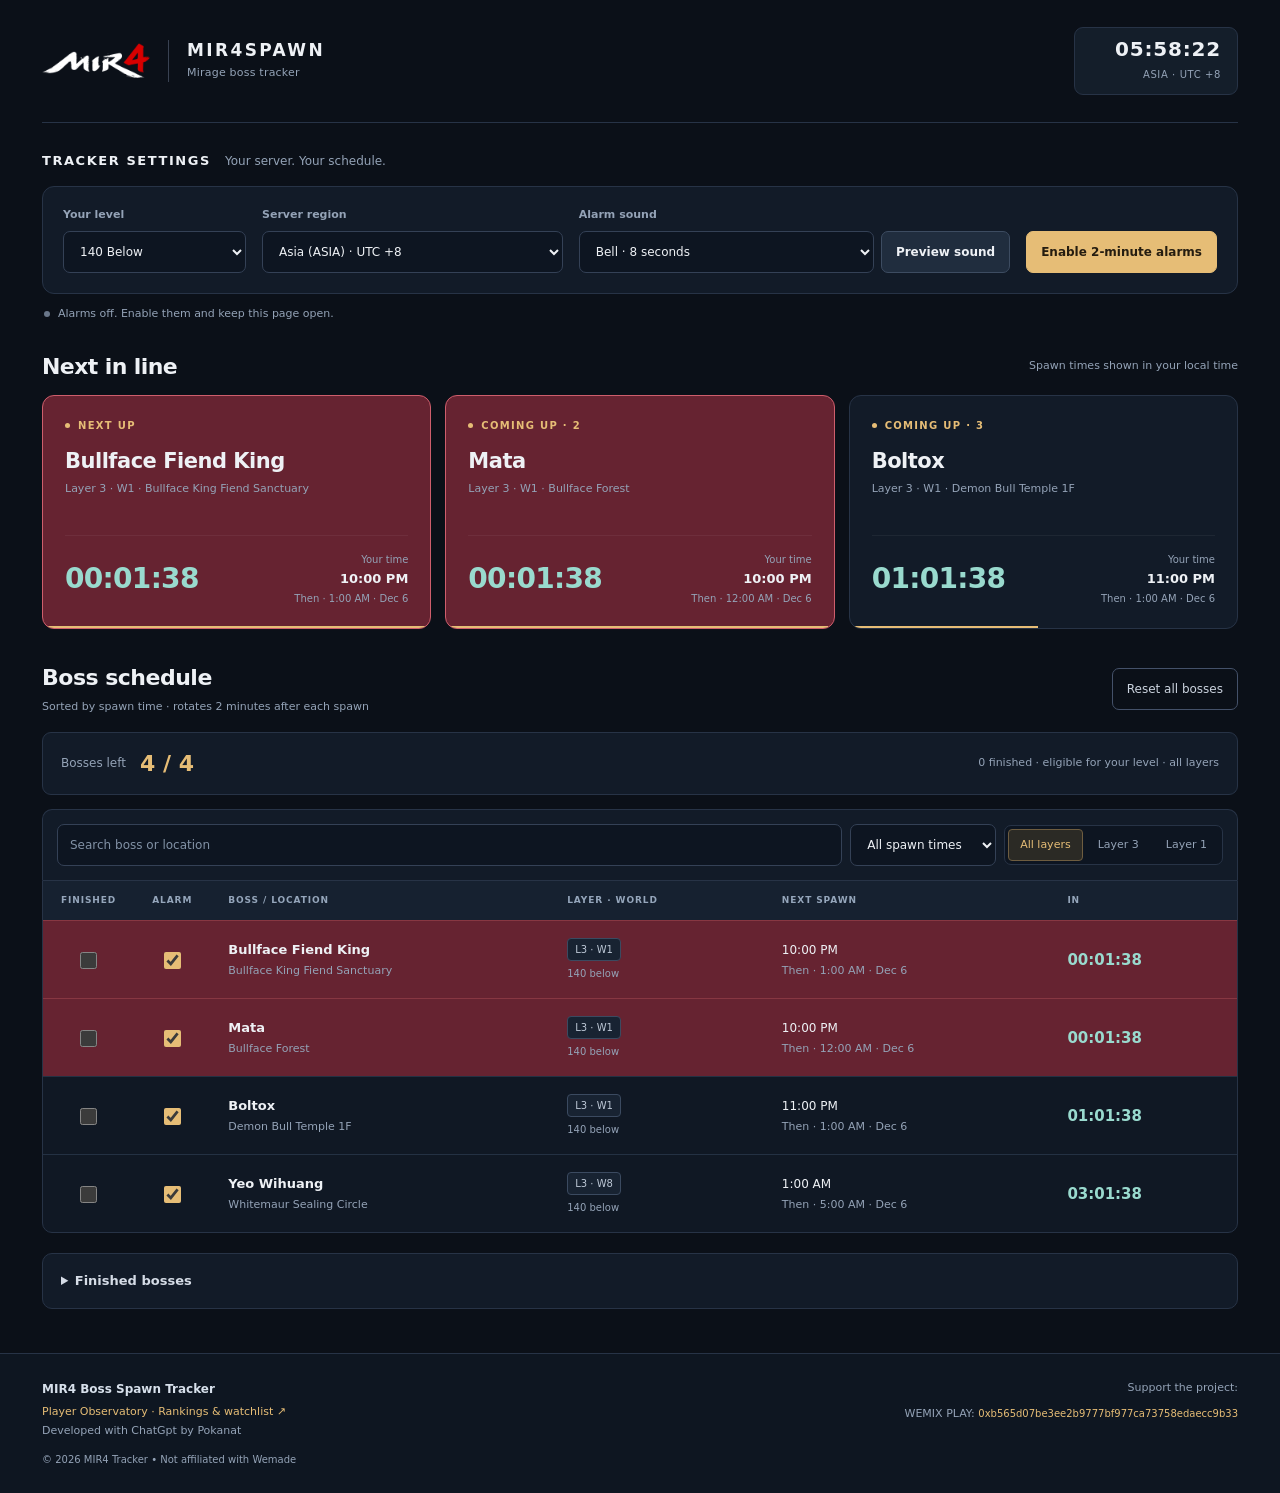
==== commit 7d44360e: "Automatically reset finished bosses five minutes before Monday server midnight" ====
--- a/docs/index.html
+++ b/docs/index.html
@@ -105,6 +105,7 @@
   const $=id=>document.getElementById(id), tz=$('timezone'), levelSelect=$('level'), soundSelect=$('sound'), windowSelect=$('spawn-window'), pref='mir4spawn-v1';
   let saved={};try{saved=JSON.parse(localStorage.getItem(pref)||'{}')}catch{}
   let offset=Number.isFinite(+saved.offset)?+saved.offset:8, muted=new Set(Array.isArray(saved.muted)?saved.muted:[]), finished=new Set(Array.isArray(saved.finished)?saved.finished.filter(id=>Number.isInteger(id)&&id>=0&&id<bosses.length):[]), enabled=false, layer='all', audio, lastTick=Date.now(), fired=new Set(), activeSound=new Set(), previewTimer, toastTimer, notificationWorker;
+  let weeklyResetWeek=typeof saved.weeklyResetWeek==='string'&&/^\d{4}-\d{2}-\d{2}$/.test(saved.weeklyResetWeek)?saved.weeklyResetWeek:null;
   const levelRequirements=[...new Set(bosses.map(b=>parseInt(b.level,10)).filter(n=>Number.isFinite(n)&&n>140))].sort((a,b)=>a-b);
   for(const level of levelRequirements){const opt=document.createElement('option');opt.value=level;opt.textContent=`${level}+`;levelSelect.append(opt)}
   const savedLevel=saved.level==='all'?Infinity:Number(saved.level);
@@ -115,7 +116,7 @@
   if(!serverRegions.some(r=>r[2]===offset))offset=8;
   for(const [region,code,utc] of serverRegions){const opt=document.createElement('option');opt.value=utc;opt.textContent=`${region} (${code}) · UTC ${utc<0?'−':'+'}${Math.abs(utc)}`;tz.append(opt)}tz.value=String(offset);
   const esc=s=>String(s).replace(/[&<>"']/g,c=>({'&':'&amp;','<':'&lt;','>':'&gt;','"':'&quot;',"'":'&#39;'}[c]));
-  const save=()=>{try{localStorage.setItem(pref,JSON.stringify({offset,level:levelSelect.value,sound:soundSelect.value,spawnWindow:windowSelect.value,muted:[...muted],finished:[...finished]}))}catch{}};
+  const save=()=>{try{localStorage.setItem(pref,JSON.stringify({offset,level:levelSelect.value,sound:soundSelect.value,spawnWindow:windowSelect.value,muted:[...muted],finished:[...finished],weeklyResetWeek}))}catch{}};
   const eligible=b=>b.level==='140 below'||parseInt(b.level,10)<=+levelSelect.value;
   const nextAt=(boss,now)=>{const shifted=now+offset*3600000, day=Math.floor(shifted/86400000)*86400000;let best=Infinity;for(const m of boss.times)for(const half of [0,720]){const at=day+(m+half)*60000-offset*3600000;if(at>now && at<best)best=at}if(best===Infinity){for(const m of boss.times){const at=day+86400000+m*60000-offset*3600000;if(at<best)best=at}}return best};
   const lastAt=(boss,now)=>{const shifted=now+offset*3600000, day=Math.floor(shifted/86400000)*86400000;let best=-Infinity;for(const m of boss.times)for(const half of [0,720])for(const d of [-1,0]){const at=day+d*86400000+(m+half)*60000-offset*3600000;if(at<=now&&at>best)best=at}return best};
@@ -145,8 +146,10 @@
   function checkAlarms(now){if(!enabled)return;const hits=[];for(const b of bosses){if(muted.has(b.id)||finished.has(b.id)||!eligible(b)||!b.times.length)continue;const at=nextAt(b,lastTick+120000-1),trigger=at-120000,key=b.id+'-'+at;if(trigger>lastTick&&trigger<=now&&at>now&&!fired.has(key)){fired.add(key);hits.push(b)}}if(hits.length)showAlarm(hits);if(fired.size>300)fired.clear()}
   let finishedRenderKey;
   function renderFinished(){const done=bosses.filter(b=>finished.has(b.id)),key=done.map(b=>b.id).join(',');if(key===finishedRenderKey)return;finishedRenderKey=key;$('finished-list').innerHTML=done.length?done.map(b=>`<label class="finished-boss"><input class="on" type="checkbox" checked data-restore="${b.id}" aria-label="Uncheck to restore ${esc(b.name)}"><span><strong>${esc(b.name)}</strong><span class="loc">Layer ${b.layer} · ${esc(b.world)} · ${esc(b.location)}</span></span></label>`).join(''):'<div class="empty">No finished bosses yet.</div>'}
+  function resetWeekAt(now){const local=new Date(now+offset*3600000+300000);local.setUTCDate(local.getUTCDate()-(local.getUTCDay()+6)%7);return local.toISOString().slice(0,10)}
+  function applyWeeklyReset(now){const week=resetWeekAt(now);if(weeklyResetWeek===null){weeklyResetWeek=week;save();return}if(week>weeklyResetWeek){finished.clear();weeklyResetWeek=week;save()}}
   function renderBossProgress(){const allowed=bosses.filter(eligible),done=allowed.filter(b=>finished.has(b.id)).length,left=allowed.length-done,count=`${left} / ${allowed.length}`,detail=`${done} finished · eligible for your level · all layers`;if($('boss-progress-count').textContent!==count)$('boss-progress-count').textContent=count;if($('boss-progress-detail').textContent!==detail)$('boss-progress-detail').textContent=detail}
-  function draw(){renderBossProgress();$('copyright-year').textContent=new Date().getFullYear();const now=Date.now(), upcoming=bosses.filter(b=>eligible(b)&&!finished.has(b.id)).map(b=>({...b,at:nextAt(b,now)})).sort((a,b)=>a.at-b.at||a.name.localeCompare(b.name));const shift=new Date(now+offset*3600000);$('server-clock').textContent=shift.toISOString().slice(11,19);$('clock-label').textContent=`${serverRegions.find(r=>r[2]===offset)[1]} · UTC ${offset<0?'−':'+'}${Math.abs(offset)}`;$('finished-count').textContent=finished.size?`· ${finished.size} finished`:'';
+  function draw(){const now=Date.now();applyWeeklyReset(now);renderBossProgress();$('copyright-year').textContent=new Date(now).getFullYear();const upcoming=bosses.filter(b=>eligible(b)&&!finished.has(b.id)).map(b=>({...b,at:nextAt(b,now)})).sort((a,b)=>a.at-b.at||a.name.localeCompare(b.name));const shift=new Date(now+offset*3600000);$('server-clock').textContent=shift.toISOString().slice(11,19);$('clock-label').textContent=`${serverRegions.find(r=>r[2]===offset)[1]} · UTC ${offset<0?'−':'+'}${Math.abs(offset)}`;$('finished-count').textContent=finished.size?`· ${finished.size} finished`:'';
     $('upcoming').innerHTML=upcoming.length?upcoming.slice(0,3).map((b,i)=>`<article class="card${spawnClass(b.at,now)}"><span class="rank">${i===0?'Next up':`Coming up · ${i+1}`}</span><h3>${esc(b.name)}</h3><div class="place">Layer ${b.layer} · ${b.world} · ${esc(b.location)}</div><div class="bottom"><strong class="count">${countdown(b.at-now)}</strong><span class="at">Your time<b>${atLocal(b.at)}</b><small class="spawn-following">Then · ${followingSpawnTime(b,b.at,now)}</small></span></div><div class="bar" style="width:${Math.max(0,100-(b.at-now)/7200000*100)}%"></div></article>`).join(''):'<div class="empty">No timed bosses to show. Reset all bosses to bring them back.</div>';
     const ordered=upcoming.map(b=>{const previous=lastAt(b,now),recent=now-previous<120000;return {...b,recent,rowAt:recent?previous:b.at,refreshAt:previous+120000}}).sort((a,b)=>a.rowAt-b.rowAt||a.name.localeCompare(b.name)),query=$('search').value.trim().toLowerCase(),windowMinutes=windowSelect.value==='all'?Infinity:Number(windowSelect.value),shown=ordered.filter(b=>(layer==='all'||String(b.layer)===layer)&&(b.recent||b.rowAt-now<=windowMinutes*60000)&&`${b.name} ${b.location} ${b.world}`.toLowerCase().includes(query));$('rows').innerHTML=shown.map(b=>`<tr class="${spawnClass(b.rowAt,now).trim()}"><td class="finish-cell"><input class="on" type="checkbox" data-finish="${b.id}" aria-label="Mark ${esc(b.name)} finished"></td><td class="alarm-cell"><input class="on" type="checkbox" data-id="${b.id}" aria-label="Alarm for ${esc(b.name)}" ${muted.has(b.id)?'':'checked'}></td><td class="boss-cell"><div class="boss">${esc(b.name)}</div><div class="loc">${esc(b.location)}</div></td><td class="meta-cell"><span class="tag">L${b.layer} · ${b.world}</span> <span class="loc">${esc(b.level)}</span></td><td class="spawn">${b.recent?`Spawned · ${atLocal(b.rowAt)}`:atLocal(b.rowAt)}<small class="spawn-following">${b.recent?'Next':'Then'} · ${followingSpawnTime(b,b.rowAt,now)}</small></td><td class="next">${b.recent?`Refresh ${countdown(b.refreshAt-now)}`:countdown(b.rowAt-now)}</td></tr>`).join('');$('empty').hidden=shown.length!==0;
     renderFinished();checkAlarms(now);lastTick=now}
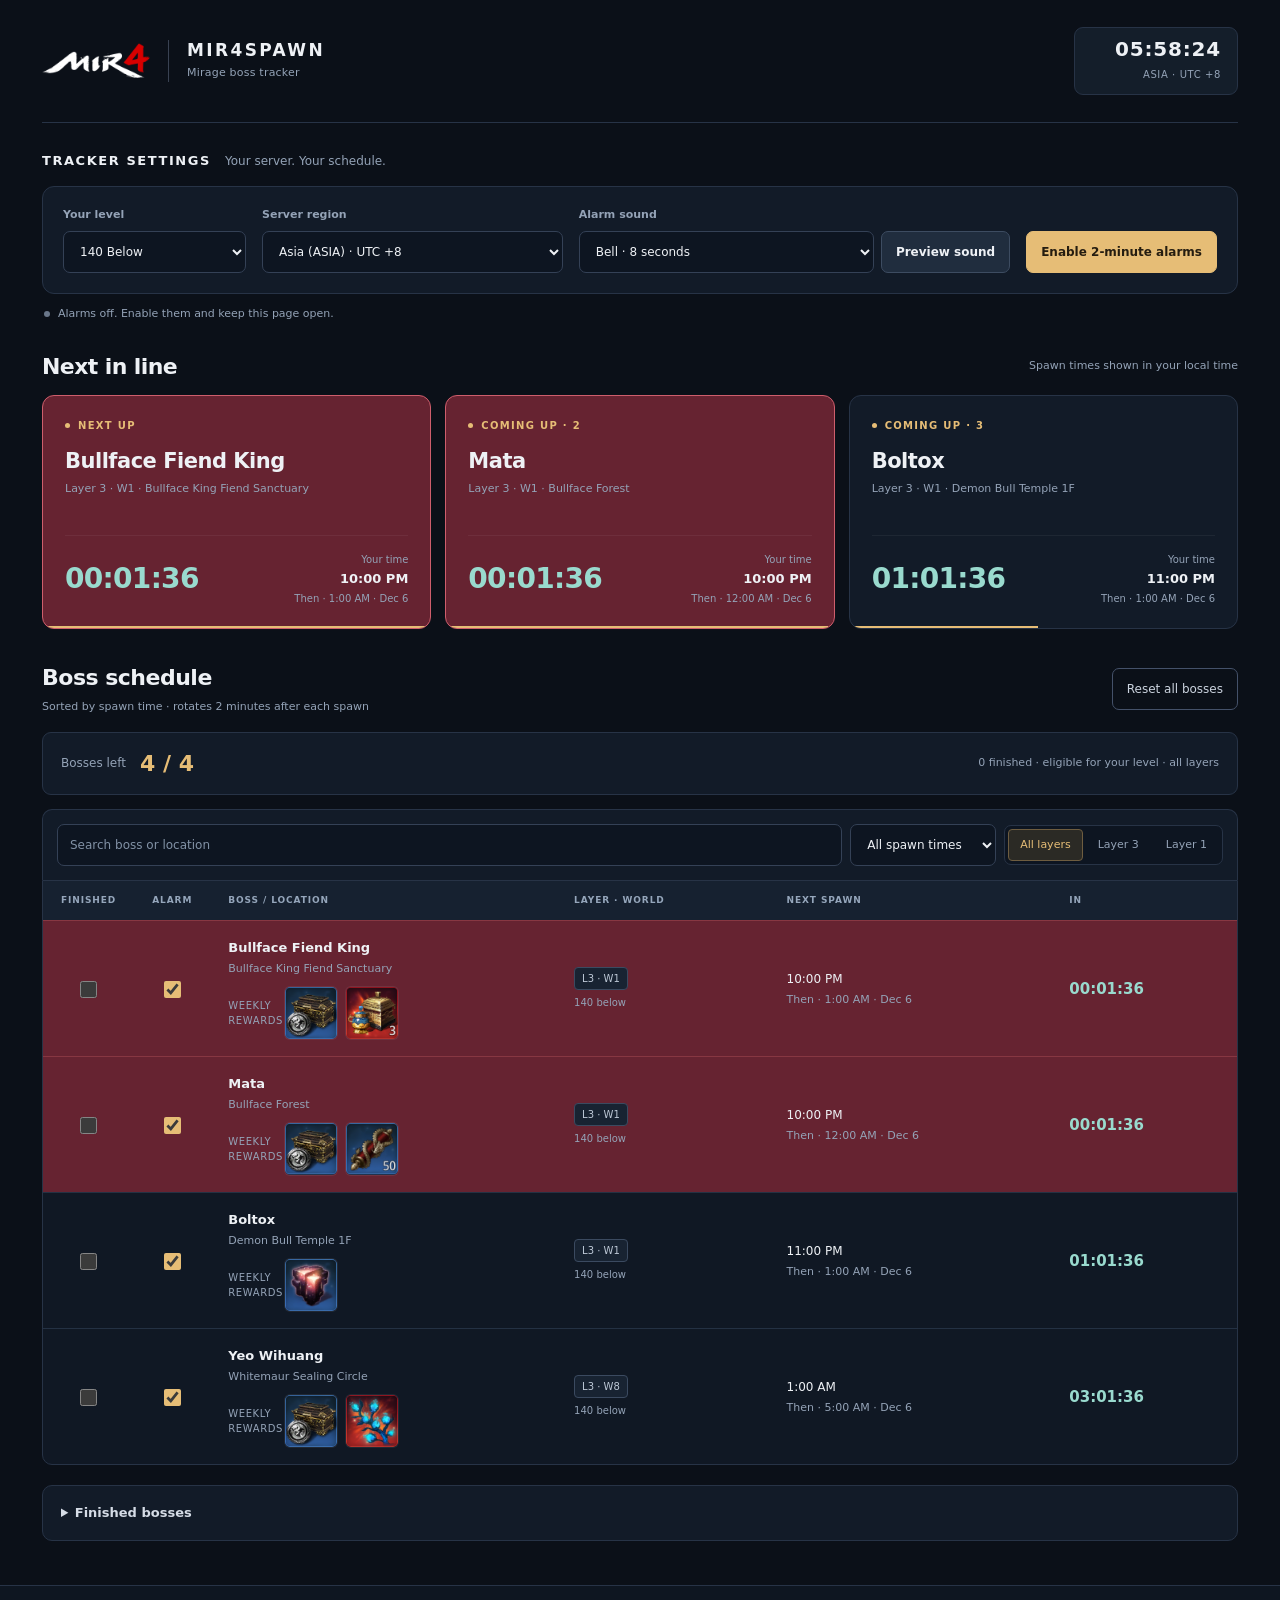
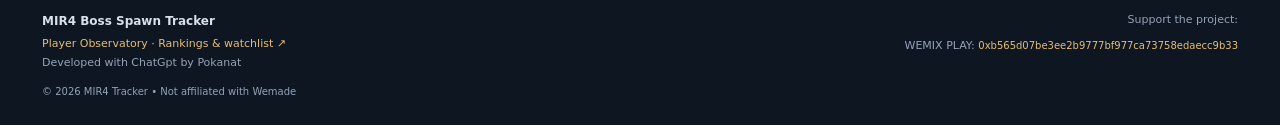
==== commit 2825fabd: "Show supplied weekly rewards for 17 bosses, excluding copper" ====
--- a/docs/index.html
+++ b/docs/index.html
@@ -21,7 +21,12 @@
 @media(max-width:380px){.mir4-logo{width:66px}.brand h1{font-size:11px}.brand small{font-size:8px}.clock{min-width:105px}.clock strong{font-size:15px}.heading p{display:none}.filters{width:100%;justify-content:stretch}.filter{flex:1}.spawn-window{width:100%}}
 @media(prefers-reduced-motion:reduce){*,*::before,*::after{transition:none!important}.spawn-soon td{background:#542431!important}.card.spawn-soon{background:#542431}@media(max-width:700px){.spawn-soon{background:#542431}.spawn-soon td{background:transparent!important}}}
     .boss-progress{display:flex;align-items:center;justify-content:space-between;gap:12px;flex-wrap:wrap;margin:0 0 14px;padding:14px 18px;border:1px solid var(--line);border-radius:9px;background:var(--panel)}.boss-progress-main{display:flex;align-items:center;gap:14px}.boss-progress-label{font-size:12px;color:var(--muted)}.boss-progress strong{font-size:22px;font-weight:650;color:var(--gold);font-variant-numeric:tabular-nums}.boss-progress-detail{font-size:11px;color:var(--muted)}
-  </style>
+  
+/* Exact weekly quest icons from supplied screenshots; copper is excluded. */
+.weekly-rewards{margin-top:10px;display:flex;align-items:center;gap:9px;flex-wrap:wrap}
+.weekly-rewards-label{font-size:10px;letter-spacing:.06em;text-transform:uppercase;color:var(--muted);max-width:48px;line-height:1.5}
+.reward-icon{display:inline-block;flex:0 0 52px;width:52px;height:52px;background-repeat:no-repeat;border-radius:5px;box-shadow:0 0 0 1px #ffffff12}
+</style>
 </head>
 <body>
 <main class="shell">
@@ -64,6 +69,10 @@
 </footer>
 <div class="toast" id="toast" role="alert"></div>
 <script>
+
+  const weeklyRewards = {"0":{"file":"mata.png","w":763,"h":89,"icons":[[615,9],[689,9]]},"1":{"file":"boltox.png","w":846,"h":90,"icons":[[692,12]]},"2":{"file":"bullface-fiend-king.png","w":770,"h":82,"icons":[[619,11],[693,11]]},"3":{"file":"yeo-wihuang.png","w":846,"h":86,"icons":[[618,10],[692,10]]},"4":{"file":"taehyul.png","w":760,"h":88,"icons":[[615,14],[689,14]]},"5":{"file":"yuin.png","w":764,"h":78,"icons":[[615,7],[689,7]]},"6":{"file":"nefariox-obdurate-zenith.png","w":771,"h":91,"icons":[[621,15],[695,15]]},"7":{"file":"kurilaica.png","w":771,"h":94,"icons":[[619,15],[693,15]]},"9":{"file":"faluk.png","w":839,"h":78,"icons":[[616,8],[690,8]]},"10":{"file":"tale-warper-fiend.png","w":758,"h":87,"icons":[[611,11],[685,11]]},"12":{"file":"dusk-armado-emperor.png","w":761,"h":87,"icons":[[613,9],[687,9]]},"13":{"file":"boodo.png","w":767,"h":82,"icons":[[622,10],[696,10]]},"14":{"file":"mara.png","w":760,"h":79,"icons":[[617,8],[691,8]]},"15":{"file":"sura.png","w":769,"h":144,"icons":[[617,66],[691,66]]},"16":{"file":"mokgang.png","w":768,"h":93,"icons":[[620,11],[694,11]]},"17":{"file":"wuihan.png","w":765,"h":92,"icons":[[618,10],[692,10]]},"18":{"file":"obscene-yeticlops.png","w":769,"h":88,"icons":[[620,13],[694,13]]}};
+  function rewardMarkup(b){const r=weeklyRewards[b.id];if(!r)return '';return '<div class="weekly-rewards"><span class="weekly-rewards-label">Weekly rewards</span>'+r.icons.map(([x,y],i)=>`<span class="reward-icon" role="img" aria-label="${esc(b.name)} weekly quest reward ${i+1}, as shown in the supplied screenshot" style="background-image:url('./assets/rewards/${r.file}');background-size:${r.w*.8}px ${r.h*.8}px;background-position:-${x*.8}px -${y*.8}px"></span>`).join('')+'</div>'}
+
   // Times transcribed from the supplied Mirage Weekly Spawns image. 12 means 00/12.
   const bosses = [
     [3,'W1','140 below','Bullface Forest','Mata','2:00 / 4:00 / 6:00 / 8:00 / 10:00 / 12:00'],
@@ -151,7 +160,7 @@
   function renderBossProgress(){const allowed=bosses.filter(eligible),done=allowed.filter(b=>finished.has(b.id)).length,left=allowed.length-done,count=`${left} / ${allowed.length}`,detail=`${done} finished · eligible for your level · all layers`;if($('boss-progress-count').textContent!==count)$('boss-progress-count').textContent=count;if($('boss-progress-detail').textContent!==detail)$('boss-progress-detail').textContent=detail}
   function draw(){const now=Date.now();applyWeeklyReset(now);renderBossProgress();$('copyright-year').textContent=new Date(now).getFullYear();const upcoming=bosses.filter(b=>eligible(b)&&!finished.has(b.id)).map(b=>({...b,at:nextAt(b,now)})).sort((a,b)=>a.at-b.at||a.name.localeCompare(b.name));const shift=new Date(now+offset*3600000);$('server-clock').textContent=shift.toISOString().slice(11,19);$('clock-label').textContent=`${serverRegions.find(r=>r[2]===offset)[1]} · UTC ${offset<0?'−':'+'}${Math.abs(offset)}`;$('finished-count').textContent=finished.size?`· ${finished.size} finished`:'';
     $('upcoming').innerHTML=upcoming.length?upcoming.slice(0,3).map((b,i)=>`<article class="card${spawnClass(b.at,now)}"><span class="rank">${i===0?'Next up':`Coming up · ${i+1}`}</span><h3>${esc(b.name)}</h3><div class="place">Layer ${b.layer} · ${b.world} · ${esc(b.location)}</div><div class="bottom"><strong class="count">${countdown(b.at-now)}</strong><span class="at">Your time<b>${atLocal(b.at)}</b><small class="spawn-following">Then · ${followingSpawnTime(b,b.at,now)}</small></span></div><div class="bar" style="width:${Math.max(0,100-(b.at-now)/7200000*100)}%"></div></article>`).join(''):'<div class="empty">No timed bosses to show. Reset all bosses to bring them back.</div>';
-    const ordered=upcoming.map(b=>{const previous=lastAt(b,now),recent=now-previous<120000;return {...b,recent,rowAt:recent?previous:b.at,refreshAt:previous+120000}}).sort((a,b)=>a.rowAt-b.rowAt||a.name.localeCompare(b.name)),query=$('search').value.trim().toLowerCase(),windowMinutes=windowSelect.value==='all'?Infinity:Number(windowSelect.value),shown=ordered.filter(b=>(layer==='all'||String(b.layer)===layer)&&(b.recent||b.rowAt-now<=windowMinutes*60000)&&`${b.name} ${b.location} ${b.world}`.toLowerCase().includes(query));$('rows').innerHTML=shown.map(b=>`<tr class="${spawnClass(b.rowAt,now).trim()}"><td class="finish-cell"><input class="on" type="checkbox" data-finish="${b.id}" aria-label="Mark ${esc(b.name)} finished"></td><td class="alarm-cell"><input class="on" type="checkbox" data-id="${b.id}" aria-label="Alarm for ${esc(b.name)}" ${muted.has(b.id)?'':'checked'}></td><td class="boss-cell"><div class="boss">${esc(b.name)}</div><div class="loc">${esc(b.location)}</div></td><td class="meta-cell"><span class="tag">L${b.layer} · ${b.world}</span> <span class="loc">${esc(b.level)}</span></td><td class="spawn">${b.recent?`Spawned · ${atLocal(b.rowAt)}`:atLocal(b.rowAt)}<small class="spawn-following">${b.recent?'Next':'Then'} · ${followingSpawnTime(b,b.rowAt,now)}</small></td><td class="next">${b.recent?`Refresh ${countdown(b.refreshAt-now)}`:countdown(b.rowAt-now)}</td></tr>`).join('');$('empty').hidden=shown.length!==0;
+    const ordered=upcoming.map(b=>{const previous=lastAt(b,now),recent=now-previous<120000;return {...b,recent,rowAt:recent?previous:b.at,refreshAt:previous+120000}}).sort((a,b)=>a.rowAt-b.rowAt||a.name.localeCompare(b.name)),query=$('search').value.trim().toLowerCase(),windowMinutes=windowSelect.value==='all'?Infinity:Number(windowSelect.value),shown=ordered.filter(b=>(layer==='all'||String(b.layer)===layer)&&(b.recent||b.rowAt-now<=windowMinutes*60000)&&`${b.name} ${b.location} ${b.world}`.toLowerCase().includes(query));$('rows').innerHTML=shown.map(b=>`<tr class="${spawnClass(b.rowAt,now).trim()}"><td class="finish-cell"><input class="on" type="checkbox" data-finish="${b.id}" aria-label="Mark ${esc(b.name)} finished"></td><td class="alarm-cell"><input class="on" type="checkbox" data-id="${b.id}" aria-label="Alarm for ${esc(b.name)}" ${muted.has(b.id)?'':'checked'}></td><td class="boss-cell"><div class="boss">${esc(b.name)}</div><div class="loc">${esc(b.location)}</div>${rewardMarkup(b)}</td><td class="meta-cell"><span class="tag">L${b.layer} · ${b.world}</span> <span class="loc">${esc(b.level)}</span></td><td class="spawn">${b.recent?`Spawned · ${atLocal(b.rowAt)}`:atLocal(b.rowAt)}<small class="spawn-following">${b.recent?'Next':'Then'} · ${followingSpawnTime(b,b.rowAt,now)}</small></td><td class="next">${b.recent?`Refresh ${countdown(b.refreshAt-now)}`:countdown(b.rowAt-now)}</td></tr>`).join('');$('empty').hidden=shown.length!==0;
     renderFinished();checkAlarms(now);lastTick=now}
   $('alarm-button').addEventListener('click',async()=>{if(enabled){enabled=false;stopSound();$('alarm-button').textContent='Enable 2-minute alarms';$('alarm-button').classList.remove('enabled');$('alarm-status').classList.remove('active');$('alarm-status').lastElementChild.textContent='Alarms off. Enable them and keep this page open.';return}const soundReady=await ensureAudio();if('Notification'in window&&Notification.permission==='default'){try{await Notification.requestPermission()}catch{}}enabled=true;lastTick=Date.now();$('alarm-button').textContent='Alarms on · turn off';$('alarm-button').classList.add('enabled');$('alarm-status').classList.add('active');$('alarm-status').lastElementChild.textContent=soundReady?(('Notification'in window&&Notification.permission==='granted')?'Sound and notifications on. Keep this page open.':'Sound on. Keep this page open for alerts.'):'Sound unavailable in this browser. Keep this page open for on-screen alerts.'});
   if('serviceWorker'in navigator){navigator.serviceWorker.register('./sw.js').then(r=>notificationWorker=r).catch(()=>{});navigator.serviceWorker.addEventListener('message',e=>{if(e.data?.type==='stop-mir4-alarm')dismissAlarm()})}
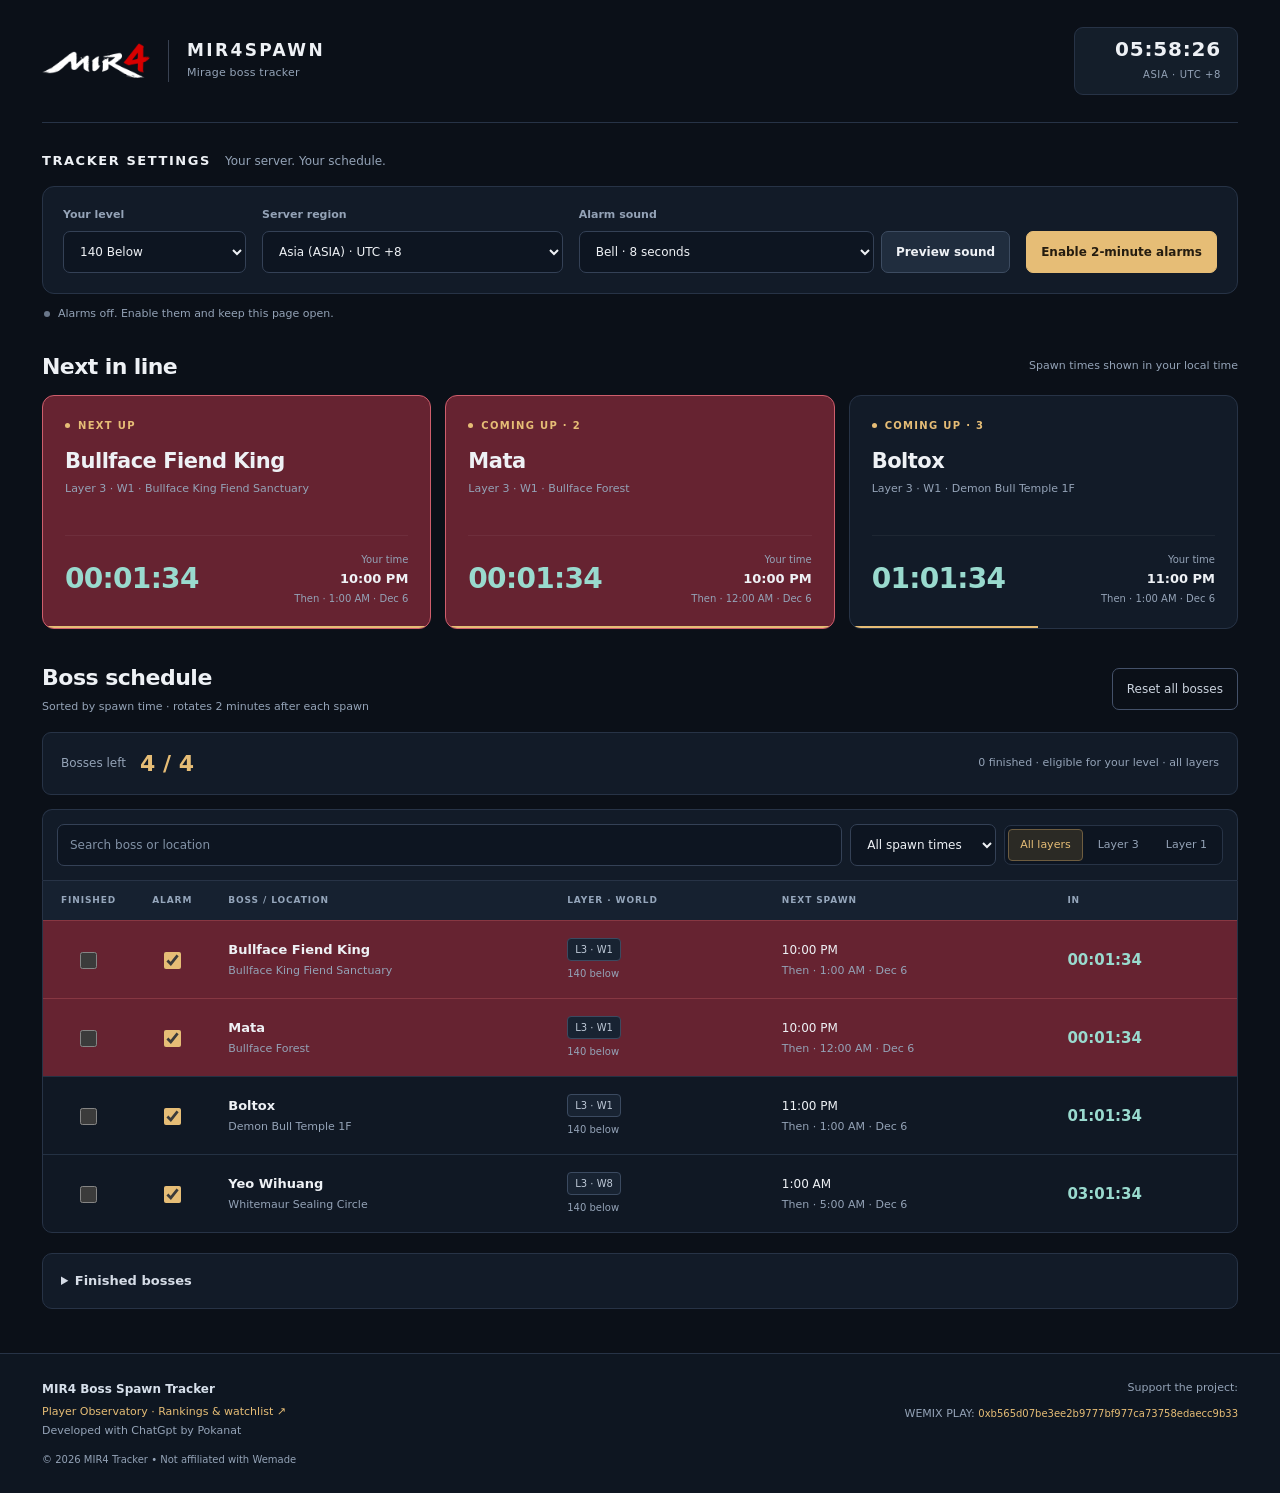
==== commit a05e1b8e: "Restore tracker version with level-based remaining boss counter; preserve current version in backup " ====
--- a/docs/index.html
+++ b/docs/index.html
@@ -21,12 +21,7 @@
 @media(max-width:380px){.mir4-logo{width:66px}.brand h1{font-size:11px}.brand small{font-size:8px}.clock{min-width:105px}.clock strong{font-size:15px}.heading p{display:none}.filters{width:100%;justify-content:stretch}.filter{flex:1}.spawn-window{width:100%}}
 @media(prefers-reduced-motion:reduce){*,*::before,*::after{transition:none!important}.spawn-soon td{background:#542431!important}.card.spawn-soon{background:#542431}@media(max-width:700px){.spawn-soon{background:#542431}.spawn-soon td{background:transparent!important}}}
     .boss-progress{display:flex;align-items:center;justify-content:space-between;gap:12px;flex-wrap:wrap;margin:0 0 14px;padding:14px 18px;border:1px solid var(--line);border-radius:9px;background:var(--panel)}.boss-progress-main{display:flex;align-items:center;gap:14px}.boss-progress-label{font-size:12px;color:var(--muted)}.boss-progress strong{font-size:22px;font-weight:650;color:var(--gold);font-variant-numeric:tabular-nums}.boss-progress-detail{font-size:11px;color:var(--muted)}
-  
-/* Exact weekly quest icons from supplied screenshots; copper is excluded. */
-.weekly-rewards{margin-top:10px;display:flex;align-items:center;gap:9px;flex-wrap:wrap}
-.weekly-rewards-label{font-size:10px;letter-spacing:.06em;text-transform:uppercase;color:var(--muted);max-width:48px;line-height:1.5}
-.reward-icon{display:inline-block;flex:0 0 52px;width:52px;height:52px;background-repeat:no-repeat;border-radius:5px;box-shadow:0 0 0 1px #ffffff12}
-</style>
+  </style>
 </head>
 <body>
 <main class="shell">
@@ -69,10 +64,6 @@
 </footer>
 <div class="toast" id="toast" role="alert"></div>
 <script>
-
-  const weeklyRewards = {"0":{"file":"mata.png","w":763,"h":89,"icons":[[615,9],[689,9]]},"1":{"file":"boltox.png","w":846,"h":90,"icons":[[692,12]]},"2":{"file":"bullface-fiend-king.png","w":770,"h":82,"icons":[[619,11],[693,11]]},"3":{"file":"yeo-wihuang.png","w":846,"h":86,"icons":[[618,10],[692,10]]},"4":{"file":"taehyul.png","w":760,"h":88,"icons":[[615,14],[689,14]]},"5":{"file":"yuin.png","w":764,"h":78,"icons":[[615,7],[689,7]]},"6":{"file":"nefariox-obdurate-zenith.png","w":771,"h":91,"icons":[[621,15],[695,15]]},"7":{"file":"kurilaica.png","w":771,"h":94,"icons":[[619,15],[693,15]]},"9":{"file":"faluk.png","w":839,"h":78,"icons":[[616,8],[690,8]]},"10":{"file":"tale-warper-fiend.png","w":758,"h":87,"icons":[[611,11],[685,11]]},"12":{"file":"dusk-armado-emperor.png","w":761,"h":87,"icons":[[613,9],[687,9]]},"13":{"file":"boodo.png","w":767,"h":82,"icons":[[622,10],[696,10]]},"14":{"file":"mara.png","w":760,"h":79,"icons":[[617,8],[691,8]]},"15":{"file":"sura.png","w":769,"h":144,"icons":[[617,66],[691,66]]},"16":{"file":"mokgang.png","w":768,"h":93,"icons":[[620,11],[694,11]]},"17":{"file":"wuihan.png","w":765,"h":92,"icons":[[618,10],[692,10]]},"18":{"file":"obscene-yeticlops.png","w":769,"h":88,"icons":[[620,13],[694,13]]}};
-  function rewardMarkup(b){const r=weeklyRewards[b.id];if(!r)return '';return '<div class="weekly-rewards"><span class="weekly-rewards-label">Weekly rewards</span>'+r.icons.map(([x,y],i)=>`<span class="reward-icon" role="img" aria-label="${esc(b.name)} weekly quest reward ${i+1}, as shown in the supplied screenshot" style="background-image:url('./assets/rewards/${r.file}');background-size:${r.w*.8}px ${r.h*.8}px;background-position:-${x*.8}px -${y*.8}px"></span>`).join('')+'</div>'}
-
   // Times transcribed from the supplied Mirage Weekly Spawns image. 12 means 00/12.
   const bosses = [
     [3,'W1','140 below','Bullface Forest','Mata','2:00 / 4:00 / 6:00 / 8:00 / 10:00 / 12:00'],
@@ -114,7 +105,6 @@
   const $=id=>document.getElementById(id), tz=$('timezone'), levelSelect=$('level'), soundSelect=$('sound'), windowSelect=$('spawn-window'), pref='mir4spawn-v1';
   let saved={};try{saved=JSON.parse(localStorage.getItem(pref)||'{}')}catch{}
   let offset=Number.isFinite(+saved.offset)?+saved.offset:8, muted=new Set(Array.isArray(saved.muted)?saved.muted:[]), finished=new Set(Array.isArray(saved.finished)?saved.finished.filter(id=>Number.isInteger(id)&&id>=0&&id<bosses.length):[]), enabled=false, layer='all', audio, lastTick=Date.now(), fired=new Set(), activeSound=new Set(), previewTimer, toastTimer, notificationWorker;
-  let weeklyResetWeek=typeof saved.weeklyResetWeek==='string'&&/^\d{4}-\d{2}-\d{2}$/.test(saved.weeklyResetWeek)?saved.weeklyResetWeek:null;
   const levelRequirements=[...new Set(bosses.map(b=>parseInt(b.level,10)).filter(n=>Number.isFinite(n)&&n>140))].sort((a,b)=>a-b);
   for(const level of levelRequirements){const opt=document.createElement('option');opt.value=level;opt.textContent=`${level}+`;levelSelect.append(opt)}
   const savedLevel=saved.level==='all'?Infinity:Number(saved.level);
@@ -125,7 +115,7 @@
   if(!serverRegions.some(r=>r[2]===offset))offset=8;
   for(const [region,code,utc] of serverRegions){const opt=document.createElement('option');opt.value=utc;opt.textContent=`${region} (${code}) · UTC ${utc<0?'−':'+'}${Math.abs(utc)}`;tz.append(opt)}tz.value=String(offset);
   const esc=s=>String(s).replace(/[&<>"']/g,c=>({'&':'&amp;','<':'&lt;','>':'&gt;','"':'&quot;',"'":'&#39;'}[c]));
-  const save=()=>{try{localStorage.setItem(pref,JSON.stringify({offset,level:levelSelect.value,sound:soundSelect.value,spawnWindow:windowSelect.value,muted:[...muted],finished:[...finished],weeklyResetWeek}))}catch{}};
+  const save=()=>{try{localStorage.setItem(pref,JSON.stringify({offset,level:levelSelect.value,sound:soundSelect.value,spawnWindow:windowSelect.value,muted:[...muted],finished:[...finished]}))}catch{}};
   const eligible=b=>b.level==='140 below'||parseInt(b.level,10)<=+levelSelect.value;
   const nextAt=(boss,now)=>{const shifted=now+offset*3600000, day=Math.floor(shifted/86400000)*86400000;let best=Infinity;for(const m of boss.times)for(const half of [0,720]){const at=day+(m+half)*60000-offset*3600000;if(at>now && at<best)best=at}if(best===Infinity){for(const m of boss.times){const at=day+86400000+m*60000-offset*3600000;if(at<best)best=at}}return best};
   const lastAt=(boss,now)=>{const shifted=now+offset*3600000, day=Math.floor(shifted/86400000)*86400000;let best=-Infinity;for(const m of boss.times)for(const half of [0,720])for(const d of [-1,0]){const at=day+d*86400000+(m+half)*60000-offset*3600000;if(at<=now&&at>best)best=at}return best};
@@ -155,12 +145,10 @@
   function checkAlarms(now){if(!enabled)return;const hits=[];for(const b of bosses){if(muted.has(b.id)||finished.has(b.id)||!eligible(b)||!b.times.length)continue;const at=nextAt(b,lastTick+120000-1),trigger=at-120000,key=b.id+'-'+at;if(trigger>lastTick&&trigger<=now&&at>now&&!fired.has(key)){fired.add(key);hits.push(b)}}if(hits.length)showAlarm(hits);if(fired.size>300)fired.clear()}
   let finishedRenderKey;
   function renderFinished(){const done=bosses.filter(b=>finished.has(b.id)),key=done.map(b=>b.id).join(',');if(key===finishedRenderKey)return;finishedRenderKey=key;$('finished-list').innerHTML=done.length?done.map(b=>`<label class="finished-boss"><input class="on" type="checkbox" checked data-restore="${b.id}" aria-label="Uncheck to restore ${esc(b.name)}"><span><strong>${esc(b.name)}</strong><span class="loc">Layer ${b.layer} · ${esc(b.world)} · ${esc(b.location)}</span></span></label>`).join(''):'<div class="empty">No finished bosses yet.</div>'}
-  function resetWeekAt(now){const local=new Date(now+offset*3600000+300000);local.setUTCDate(local.getUTCDate()-(local.getUTCDay()+6)%7);return local.toISOString().slice(0,10)}
-  function applyWeeklyReset(now){const week=resetWeekAt(now);if(weeklyResetWeek===null){weeklyResetWeek=week;save();return}if(week>weeklyResetWeek){finished.clear();weeklyResetWeek=week;save()}}
   function renderBossProgress(){const allowed=bosses.filter(eligible),done=allowed.filter(b=>finished.has(b.id)).length,left=allowed.length-done,count=`${left} / ${allowed.length}`,detail=`${done} finished · eligible for your level · all layers`;if($('boss-progress-count').textContent!==count)$('boss-progress-count').textContent=count;if($('boss-progress-detail').textContent!==detail)$('boss-progress-detail').textContent=detail}
-  function draw(){const now=Date.now();applyWeeklyReset(now);renderBossProgress();$('copyright-year').textContent=new Date(now).getFullYear();const upcoming=bosses.filter(b=>eligible(b)&&!finished.has(b.id)).map(b=>({...b,at:nextAt(b,now)})).sort((a,b)=>a.at-b.at||a.name.localeCompare(b.name));const shift=new Date(now+offset*3600000);$('server-clock').textContent=shift.toISOString().slice(11,19);$('clock-label').textContent=`${serverRegions.find(r=>r[2]===offset)[1]} · UTC ${offset<0?'−':'+'}${Math.abs(offset)}`;$('finished-count').textContent=finished.size?`· ${finished.size} finished`:'';
+  function draw(){renderBossProgress();$('copyright-year').textContent=new Date().getFullYear();const now=Date.now(), upcoming=bosses.filter(b=>eligible(b)&&!finished.has(b.id)).map(b=>({...b,at:nextAt(b,now)})).sort((a,b)=>a.at-b.at||a.name.localeCompare(b.name));const shift=new Date(now+offset*3600000);$('server-clock').textContent=shift.toISOString().slice(11,19);$('clock-label').textContent=`${serverRegions.find(r=>r[2]===offset)[1]} · UTC ${offset<0?'−':'+'}${Math.abs(offset)}`;$('finished-count').textContent=finished.size?`· ${finished.size} finished`:'';
     $('upcoming').innerHTML=upcoming.length?upcoming.slice(0,3).map((b,i)=>`<article class="card${spawnClass(b.at,now)}"><span class="rank">${i===0?'Next up':`Coming up · ${i+1}`}</span><h3>${esc(b.name)}</h3><div class="place">Layer ${b.layer} · ${b.world} · ${esc(b.location)}</div><div class="bottom"><strong class="count">${countdown(b.at-now)}</strong><span class="at">Your time<b>${atLocal(b.at)}</b><small class="spawn-following">Then · ${followingSpawnTime(b,b.at,now)}</small></span></div><div class="bar" style="width:${Math.max(0,100-(b.at-now)/7200000*100)}%"></div></article>`).join(''):'<div class="empty">No timed bosses to show. Reset all bosses to bring them back.</div>';
-    const ordered=upcoming.map(b=>{const previous=lastAt(b,now),recent=now-previous<120000;return {...b,recent,rowAt:recent?previous:b.at,refreshAt:previous+120000}}).sort((a,b)=>a.rowAt-b.rowAt||a.name.localeCompare(b.name)),query=$('search').value.trim().toLowerCase(),windowMinutes=windowSelect.value==='all'?Infinity:Number(windowSelect.value),shown=ordered.filter(b=>(layer==='all'||String(b.layer)===layer)&&(b.recent||b.rowAt-now<=windowMinutes*60000)&&`${b.name} ${b.location} ${b.world}`.toLowerCase().includes(query));$('rows').innerHTML=shown.map(b=>`<tr class="${spawnClass(b.rowAt,now).trim()}"><td class="finish-cell"><input class="on" type="checkbox" data-finish="${b.id}" aria-label="Mark ${esc(b.name)} finished"></td><td class="alarm-cell"><input class="on" type="checkbox" data-id="${b.id}" aria-label="Alarm for ${esc(b.name)}" ${muted.has(b.id)?'':'checked'}></td><td class="boss-cell"><div class="boss">${esc(b.name)}</div><div class="loc">${esc(b.location)}</div>${rewardMarkup(b)}</td><td class="meta-cell"><span class="tag">L${b.layer} · ${b.world}</span> <span class="loc">${esc(b.level)}</span></td><td class="spawn">${b.recent?`Spawned · ${atLocal(b.rowAt)}`:atLocal(b.rowAt)}<small class="spawn-following">${b.recent?'Next':'Then'} · ${followingSpawnTime(b,b.rowAt,now)}</small></td><td class="next">${b.recent?`Refresh ${countdown(b.refreshAt-now)}`:countdown(b.rowAt-now)}</td></tr>`).join('');$('empty').hidden=shown.length!==0;
+    const ordered=upcoming.map(b=>{const previous=lastAt(b,now),recent=now-previous<120000;return {...b,recent,rowAt:recent?previous:b.at,refreshAt:previous+120000}}).sort((a,b)=>a.rowAt-b.rowAt||a.name.localeCompare(b.name)),query=$('search').value.trim().toLowerCase(),windowMinutes=windowSelect.value==='all'?Infinity:Number(windowSelect.value),shown=ordered.filter(b=>(layer==='all'||String(b.layer)===layer)&&(b.recent||b.rowAt-now<=windowMinutes*60000)&&`${b.name} ${b.location} ${b.world}`.toLowerCase().includes(query));$('rows').innerHTML=shown.map(b=>`<tr class="${spawnClass(b.rowAt,now).trim()}"><td class="finish-cell"><input class="on" type="checkbox" data-finish="${b.id}" aria-label="Mark ${esc(b.name)} finished"></td><td class="alarm-cell"><input class="on" type="checkbox" data-id="${b.id}" aria-label="Alarm for ${esc(b.name)}" ${muted.has(b.id)?'':'checked'}></td><td class="boss-cell"><div class="boss">${esc(b.name)}</div><div class="loc">${esc(b.location)}</div></td><td class="meta-cell"><span class="tag">L${b.layer} · ${b.world}</span> <span class="loc">${esc(b.level)}</span></td><td class="spawn">${b.recent?`Spawned · ${atLocal(b.rowAt)}`:atLocal(b.rowAt)}<small class="spawn-following">${b.recent?'Next':'Then'} · ${followingSpawnTime(b,b.rowAt,now)}</small></td><td class="next">${b.recent?`Refresh ${countdown(b.refreshAt-now)}`:countdown(b.rowAt-now)}</td></tr>`).join('');$('empty').hidden=shown.length!==0;
     renderFinished();checkAlarms(now);lastTick=now}
   $('alarm-button').addEventListener('click',async()=>{if(enabled){enabled=false;stopSound();$('alarm-button').textContent='Enable 2-minute alarms';$('alarm-button').classList.remove('enabled');$('alarm-status').classList.remove('active');$('alarm-status').lastElementChild.textContent='Alarms off. Enable them and keep this page open.';return}const soundReady=await ensureAudio();if('Notification'in window&&Notification.permission==='default'){try{await Notification.requestPermission()}catch{}}enabled=true;lastTick=Date.now();$('alarm-button').textContent='Alarms on · turn off';$('alarm-button').classList.add('enabled');$('alarm-status').classList.add('active');$('alarm-status').lastElementChild.textContent=soundReady?(('Notification'in window&&Notification.permission==='granted')?'Sound and notifications on. Keep this page open.':'Sound on. Keep this page open for alerts.'):'Sound unavailable in this browser. Keep this page open for on-screen alerts.'});
   if('serviceWorker'in navigator){navigator.serviceWorker.register('./sw.js').then(r=>notificationWorker=r).catch(()=>{});navigator.serviceWorker.addEventListener('message',e=>{if(e.data?.type==='stop-mir4-alarm')dismissAlarm()})}
